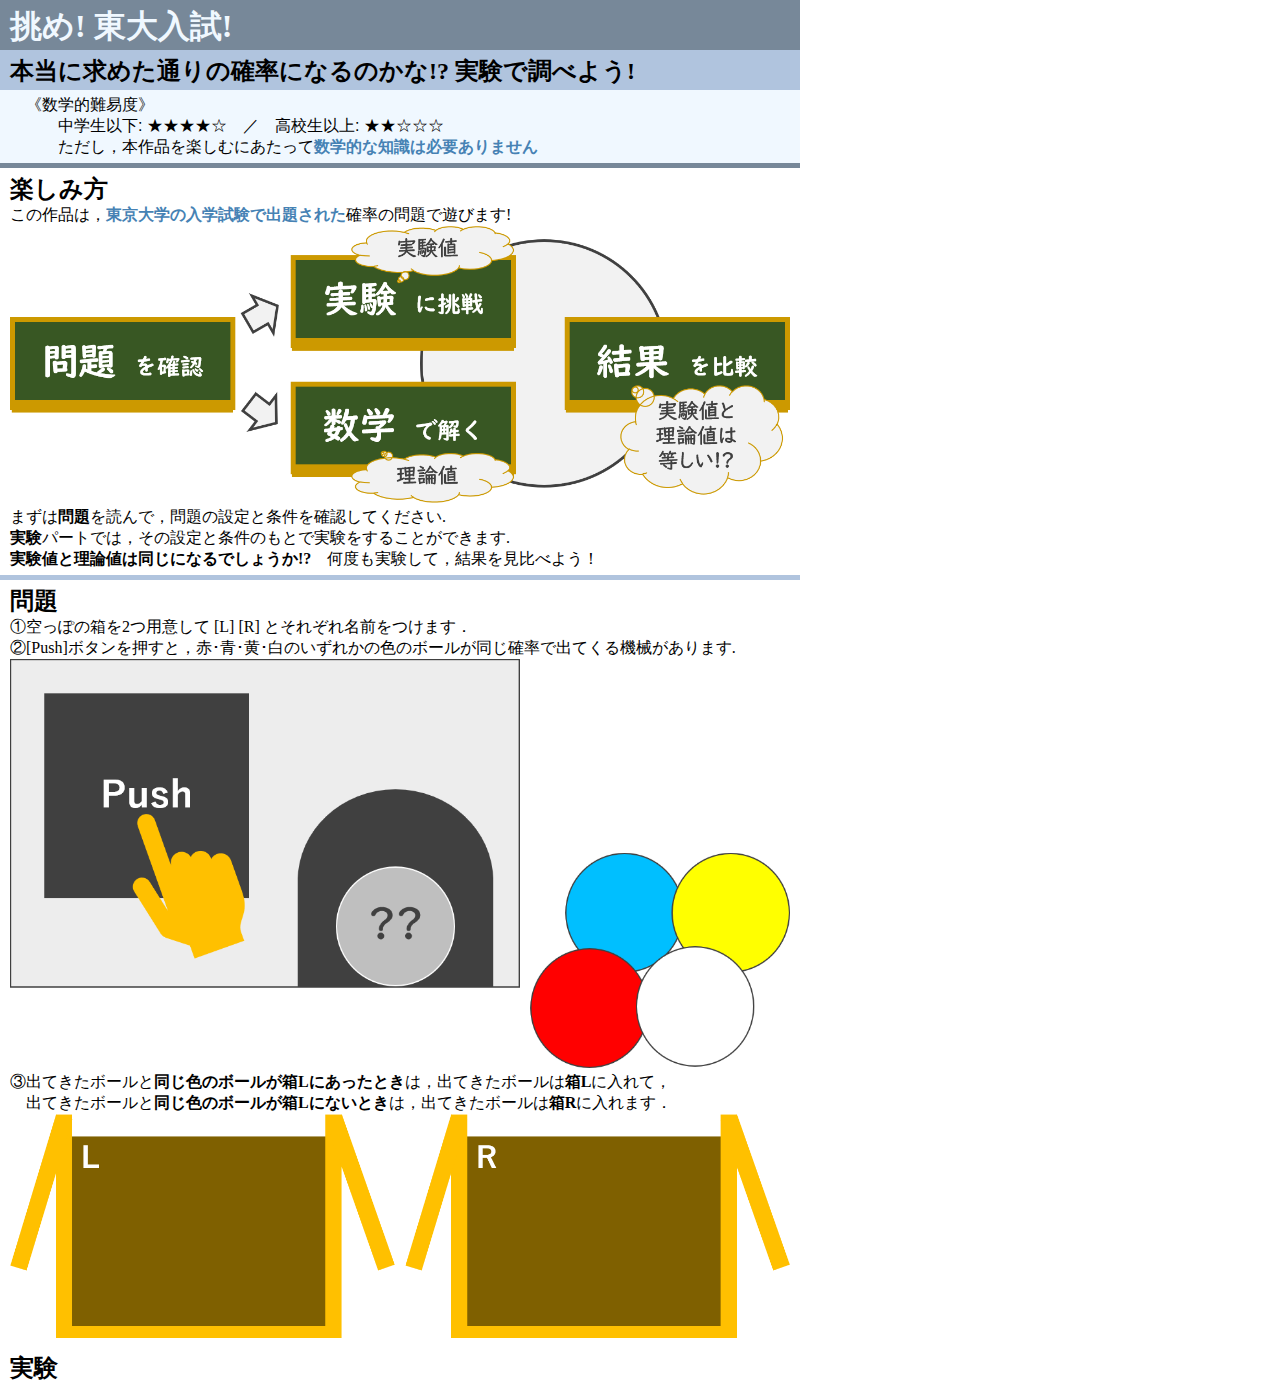
==== index.html @ 89947f2a "Update index.html" ====
<!doctype html>
<html lang="ja">

  <head>
    <meta charset="utf-8">
    <title>制作展_確率であそぼ_UT</title>
    <style>
      * {
        padding: 0;
        margin: 0
      }
    </style>
    <script src="https://pixijs.download/release/pixi.js"></script>
    <link rel="stylesheet" href="practice.css">
  </head>

  <body>
    <div class="header">
      <h1>挑め! 東大入試!</h1>
    </div>
    <div class="abst">
      <h2>本当に求めた通りの<span>確率</span>になるのかな!? 実験で調べよう!</h2>
    </div>
    <div class="hardness">
      <p>　《数学的難易度》</p>
      <ul>
        <li>　　　中学生以下: ★★★★☆　／　高校生以上: ★★☆☆☆</li>
      </ul>
      <p>　　　ただし，本作品を楽しむにあたって<span>数学的な知識は必要ありません</span></p>
    </div>
    <div class="howtoplay">
      <h2>楽しみ方</h2>
      <p>この作品は，<span id="fromUT">東京大学の入学試験で出題された</span>確率の問題で遊びます!</p>
      <img src="howToplay_13.png" width=780px>
      <p>まずは<span id="subtitle">問題</span>を読んで，問題の設定と条件を確認してください. </p>
      <p><span id="subtitle">実験</span>パートでは，その設定と条件のもとで実験をすることができます. </p>
      <p><span id="subtitle">実験値と理論値は同じになるでしょうか!?</span>　何度も実験して，結果を見比べよう！</p>
    </div>
    <div class="question">
      <h2>問題</h2>
      <p>①空っぽの箱を2つ用意して [L] [R] とそれぞれ名前をつけます．</p>
      <p>②[Push]ボタンを押すと，赤･青･黄･白のいずれかの色のボールが同じ確率で出てくる機械があります.</p>
      <img src="instract_1.png" width=780px>
      <p>③出てきたボールと<strong>同じ色のボールが箱Lにあったとき</strong>は，出てきたボールは<strong>箱L</strong>に入れて，</p>
      <p>　出てきたボールと<strong>同じ色のボールが箱Lにないとき</strong>は，出てきたボールは<strong>箱R</strong>に入れます．</p>
      <img src="instract_2.png" width=780px>
    </div>
    <div class="experiment">
      <h2>実験</h2>
      <script>
        // 「padding: 値;」とすると、上下左右すべての方向にその大きさの余白が追加されます
        // 「padding-top: 値;」などとすると、その方向のみに余白が追加されます
        // padding は border の内側の余白、margin は border の外側の余白
        //<button class="btn">リセット</button> がhead に入っていた元は 

        let sumEx = 0; // 実験の合計回数
        let sumSw = 0; // スイッチを押した回数(max5)
        let sumPh = 0; // 当該事象の起こった回数

        let Rball = 0; // 赤玉が出た回数
        let Bball = 0; // 青玉
        let Yball = 0; // 黄玉
        let Wball = 0; // 白玉
        
        let numberBoxL = 0; // 左の箱に入っているボールの数
        let numberBoxR = 0; // 右の箱に入っているボールの数

        let whichBox = 0; // 0ならば箱L


        // pixi.jsのアプリケーションを作成
        const width = 800;
        const height = 800;
        const widRatio = 0.9;
        const heiRatio = 0.95;

        const app = new PIXI.Application({
          width: width,
          height: height,
          backgroundColor: 0x556b2f, // 背景色
          view: document.querySelector('canvas'),
        });
  
        // スクロールできるようにする
        app.renderer.plugins.interaction.autoPreventDefault = false;
        app.renderer.view.style.touchAction = 'auto';

        // bodyにpixi.jsのview(ステージ)を追加する
        document.body.appendChild(app.view);

        /*
        // お試し
        document.getElementById("game").appendChild(app.renderer.view);

        function screenResize() {
            let wid = widRatio*window.innerWidth;//ゲームを表示できる最大横幅
            let hei = heiRatio*window.innerHeight;//ゲームを表示できる最大縦幅
            let x = width;
            let y = height;
            app.stage.scale.x = app.stage.scale.y = 1;//スクリーン幅が十分の時は画面倍率を1にする
            resizeRatio = Math.min(wid/width, hei/height);//横幅と縦幅の、ゲーム画面に対する比のうち小さい方に合わせる
            if(wid < width || hei < height) {//スクリーン幅が足りないとき
                //リサイズ倍率を調整
                x = width*resizeRatio; 
                y = height*resizeRatio; 
                app.stage.scale.x = resizeRatio;
                app.stage.scale.y = resizeRatio;
            }
            app.renderer.resize(x, y);//レンダラーをリサイズ
        }
        window.addEventListener("load", screenResize);//ロード時に画面サイズを変える
        window.addEventListener('resize',screenResize,false);//ウィンドウの大きさが変わったらその都度画面サイズを変える
        */

        // 文字(実験して確かめよう!)を表示
        const message = new PIXI.Text("Let's experiment and confirm!");
        message.x = 10;
        message.y = 10;
        message.style.fill = "white";
        app.stage.addChild(message);
        message.interactive = true;
        message.on("pointertap", () => (message.style.fill = "0xF0E68C"));

        // 文字(Lに4色入った回数:)を表示
        const mesPh = new PIXI.Text("Lに4色入った回数:");
        mesPh.x = 520;
        mesPh.y = 10;
        mesPh.style.fill = "white";
        app.stage.addChild(mesPh);

        // 文字(実験を行った回数:)を表示
        const mesEx = new PIXI.Text("実験を行った回数:");
        mesEx.x = 520;
        mesEx.y = 50;
        mesEx.style.fill = "white";
        app.stage.addChild(mesEx);

        // 文字(実験による確率)を表示
        const mesPro = new PIXI.Text("実験による確率:");
        mesPro.x = 520;
        mesPro.y = 100;
        mesPro.style.fill = "white";
        app.stage.addChild(mesPro);

        // 線(確率の分数用)を表示
        const BunsuLine = new PIXI.Graphics();
        BunsuLine.lineStyle(5,0xffffff).moveTo(550,200).lineTo(620,200);
        app.stage.addChild(BunsuLine);

        // ＝(確率)を表示
        const BunsuEqual = new PIXI.Text("=");
        BunsuEqual.x = 640;
        BunsuEqual.y = 185;
        BunsuEqual.style.fill = "white";
        app.stage.addChild(BunsuEqual);

        // 線(確率を囲う用)を表示
        const ProbSquare = new PIXI.Graphics();
        ProbSquare.lineStyle(3,0xffffff).moveTo(525,140).lineTo(525,270);
        ProbSquare.lineStyle(3,0xffffff).moveTo(525,270).lineTo(785,270);
        ProbSquare.lineStyle(3,0xffffff).moveTo(785,270).lineTo(785,120);
        ProbSquare.lineStyle(3,0xffffff).moveTo(785,120).lineTo(730,120);
        app.stage.addChild(ProbSquare);
        
        // 結果(当該事象が起こった測定値)を表示
        if(sumPh == 0){
          let mesumPh = new PIXI.Text(sumPh);
          mesumPh.x = 750;
          mesumPh.y = 10;
          mesumPh.style.fill = "yellow";
          app.stage.addChild(mesumPh);
        }
        // 結果(実験を行った回数)を表示
        if(sumEx == 0){
          const mesumEx = new PIXI.Text(sumEx);
          mesumEx.x = 750;
          mesumEx.y = 50;
          mesumEx.style.fill = "yellow";
          app.stage.addChild(mesumEx);
        }

        // 合計実験回数を表示
        function showsumEx(sumEx){
          sumEx += 1;
          const sumExcover = new PIXI.Graphics(); // その前の数字を塗りつぶし
          sumExcover.x = 750;
          sumExcover.y = 50;
          sumExcover.beginFill(0x556b2f);
          sumExcover.drawRect(0,0,100,30);
          sumExcover.endFill();
          app.stage.addChild(sumExcover);
          //
          const mesumEx = new PIXI.Text(sumEx); // 新しい数字を表示
          mesumEx.x = 750;
          mesumEx.y = 50;
          mesumEx.style.fill = "yellow";
          app.stage.addChild(mesumEx);
          return sumEx;
        }

        // 当該事象の起こった回数を表示
        function showsumPh(numberBoxL,sumPh){
          if(numberBoxL == 4){ // 箱Lに入った玉が4個(4色)のときのみ
            sumPh += 1; // 当該事象が起こった回数を追加

            const sumPhcover = new PIXI.Graphics(); // その前の数字を塗りつぶし
            sumPhcover.x = 750;
            sumPhcover.y = 10;
            sumPhcover.beginFill(0x556b2f);
            sumPhcover.drawRect(0,0,100,30);
            sumPhcover.endFill();
            app.stage.addChild(sumPhcover);
            //
            let mesumPh = new PIXI.Text(sumPh); // 新しい数字を表示
            mesumPh.x = 750;
            mesumPh.y = 10;
            mesumPh.style.fill = "yellow";
            app.stage.addChild(mesumPh);
          }
          return sumPh;
        }

        // 残り玉数を表示
        function showrestBall(sumSw,e){
          const resBacover = new PIXI.Graphics(); // その前の数字を塗りつぶし
          resBacover.x = restBall.x + 75;
          resBacover.y = restBall.y;
          resBacover.beginFill(0xffffff);
          resBacover.drawRect(0,0,30,30);
          resBacover.endFill();
          app.stage.addChild(resBacover);
          
          const meresBa = new PIXI.Text(5-sumSw); // 新しい数字を表示
          meresBa.x = restBall.x + 75;
          meresBa.y = restBall.y;
          meresBa.style.fill = "red";
          app.stage.addChild(meresBa);
        }


        // 箱Lと箱Rの初期設定
        function setBox(){
          // 箱Lの枠
          const leftBoxEdge = new PIXI.Graphics(); // グラフィックオブジェクトの作成
          //
          leftBoxEdge.x = 40;          // 横座標の設定
          leftBoxEdge.y = 390;          // 縦座標の設定
          leftBoxEdge.beginFill(0xe6cf8a);    // 指定の色で塗りつぶし開始準備
          leftBoxEdge.drawRect(0,0,320,270);  // 矩形を描写する
          leftBoxEdge.endFill();              // 塗りつぶしを完了する
          app.stage.addChild(leftBoxEdge); // ステージに追加する

          // 箱L
          const leftBox = new PIXI.Graphics(); // グラフィックオブジェクトの作成
          //
          leftBox.x = leftBoxEdge.x + 10;          // 横座標の設定
          leftBox.y = leftBoxEdge.y + 10;          // 縦座標の設定
          leftBox.beginFill(0x66500f);    // 指定の色で塗りつぶし開始準備
          leftBox.drawRect(0,0,leftBoxEdge.width - 20,leftBoxEdge.height - 20);  // 矩形を描写する
          leftBox.endFill();              // 塗りつぶしを完了する
          app.stage.addChild(leftBox); // ステージに追加する
          leftBox.interactive = true;　// インタラクティブをTrueに
          //leftBox.on("pointertap", changecolor); // 色変換

          // 箱Lふた
          const BoxLcover = new PIXI.Graphics();
          BoxLcover.lineStyle(10,0xe6cf8a).moveTo(leftBoxEdge.x,leftBoxEdge.y).lineTo(leftBoxEdge.x-30,leftBoxEdge.y+170);
          BoxLcover.lineStyle(10,0xe6cf8a).moveTo(leftBoxEdge.x+leftBoxEdge.width,leftBoxEdge.y).lineTo(leftBoxEdge.x+leftBoxEdge.width+30,leftBoxEdge.y+170);
          BoxLcover.lineStyle(20,0x556b2f).moveTo(leftBoxEdge.x+10,leftBoxEdge.y).lineTo(leftBoxEdge.x+leftBoxEdge.width-10,leftBoxEdge.y);
          app.stage.addChild(BoxLcover);

          // 箱Rの枠
          const rightBoxEdge = new PIXI.Graphics(); // グラフィックオブジェクトの作成
          //
          rightBoxEdge.x = 440;          // 横座標の設定
          rightBoxEdge.y = 390;          // 縦座標の設定
          rightBoxEdge.beginFill(0xe6cf8a);    // 指定の色で塗りつぶし開始準備
          rightBoxEdge.drawRect(0,0,320,270);  // 矩形を描写する
          rightBoxEdge.endFill();              // 塗りつぶしを完了する
          app.stage.addChild(rightBoxEdge); // ステージに追加する

          // 箱R
          const rightBox = new PIXI.Graphics(); // グラフィックオブジェクトの作成
          //
          rightBox.x = rightBoxEdge.x + 10;          // 横座標の設定
          rightBox.y = rightBoxEdge.y + 10;          // 縦座標の設定
          rightBox.beginFill(0x66500f);    // 指定の色で塗りつぶし開始準備
          rightBox.drawRect(0,0,rightBoxEdge.width - 20,rightBoxEdge.height - 20);  // 矩形を描写する
          rightBox.endFill();              // 塗りつぶしを完了する
          app.stage.addChild(rightBox); // ステージに追加する
          rightBox.interactive = true;　// インタラクティブをTrueに

          // 箱Rふた
          const BoxRcover = new PIXI.Graphics();
          BoxRcover.lineStyle(10,0xe6cf8a).moveTo(rightBoxEdge.x,rightBoxEdge.y).lineTo(rightBoxEdge.x-30,rightBoxEdge.y+170);
          BoxRcover.lineStyle(10,0xe6cf8a).moveTo(rightBoxEdge.x+rightBoxEdge.width,rightBoxEdge.y).lineTo(rightBoxEdge.x+rightBoxEdge.width+30,rightBoxEdge.y+170);
          BoxRcover.lineStyle(20,0x556b2f).moveTo(rightBoxEdge.x+10,rightBoxEdge.y).lineTo(rightBoxEdge.x+rightBoxEdge.width-10,rightBoxEdge.y);
          app.stage.addChild(BoxRcover);

          // 文字(箱L)を表示
          const nameL = new PIXI.Text("L");
          nameL.x = 60;
          nameL.y = 400;
          nameL.style.fill = "white";
          app.stage.addChild(nameL);

          // 文字(箱R)を表示
          const nameR = new PIXI.Text("R");
          nameR.x = 460;
          nameR.y = 400;
          nameR.style.fill = "white";
          app.stage.addChild(nameR);
        }

        setBox(); // 箱Lと箱Rを表示

        // 文字(正しい箱に分類しよう)を表示
        function showDivBallMes(){
          const mesDivball = new PIXI.Text("条件に従ってLまたはRの箱に玉を入れよう！");
          mesDivball.x = 120;
          mesDivball.y = 700;
          mesDivball.style.fill = "white";
          contaDivball.addChild(mesDivball);
        }
        // 文字(正しい箱に分類しよう)を非表示
        function delDivBallMes(){
          contaDivball.removeChildren();
        }
        // 文字(箱が正しくないor箱に入ってない)を表示
        function showDivBallMes2(){
          const mesDivball2 = new PIXI.Text("まだ箱に入ってない");
          mesDivball2.x = 50;
          mesDivball2.y = 700;
          mesDivball2.style.fill = "yellow";
          contaDivball2.addChild(mesDivball2);

          const mesDivball3 = new PIXI.Text("または");
          mesDivball3.x = 300;
          mesDivball3.y = 700;
          mesDivball3.style.fill = "white";
          contaDivball2.addChild(mesDivball3);

          const mesDivball4 = new PIXI.Text("箱が間違っている");
          mesDivball4.x = 400;
          mesDivball4.y = 700;
          mesDivball4.style.fill = "yellow";
          contaDivball2.addChild(mesDivball4);

          const mesDivball5 = new PIXI.Text("状態だよ!");
          mesDivball5.x = 630;
          mesDivball5.y = 700;
          mesDivball5.style.fill = "white";
          contaDivball2.addChild(mesDivball5);
        }
        // 文字(箱が正しくないor箱に入ってない)を非表示
        function delDivBallMes2(){
          contaDivball2.removeChildren();
        }
        
        // スイッチを押した回数/実験回数を管理
        function switchCounter(sumSw,e){
          if(sumSw < 4){
            sumSw += 1;
            showrestBall(sumSw); // 残り玉数
            return sumSw;
          }else if(sumSw == 4){
            // 各種変数のリセット
            sumSw = 0;
            Rball = 0; // 赤玉が出た回数
            Bball = 0; // 青玉
            Yball = 0; // 黄玉
            Wball = 0; // 白玉
            showrestBall(5); // 残り玉数0を表示
            showResultButtun(); // 結果を反映ボタンを表示
            return sumSw;
          }
        }

        // 当該玉が箱L,Rのどちらに属すべきか判断する関数
        function ballJudge(Colorball){
          if(Colorball == 1){
            whichBox = 0; // 箱L
            numberBoxL += 1; // 箱Lに入っている玉数+1
            return whichBox;
          }else if(Colorball != 1){
            whichBox = 1; // 箱R
            numberBoxR += 1; // 箱Rに入っている玉数+1
            return whichBox;
          }
        }
      
        // 玉を追加する関数
        function addBall(){
          if(sumSw == 0){
            showDivBallMes(); // 分類しよう!を表示
            let ballNo1 = new PIXI.Graphics(); // ボールを一つ作成
            let color = Math.floor(Math.random() * 4); // 0, 1, 2, 3の乱数で4色分け
            switch(color){ // 色によって場合分け
              case 0:
                Wball += 1; // 白色が出た回数を+1
                ballNo1.beginFill(0xffffff); // 白
                ballNo1.drawCircle(0,0,40); // (中心x,中心y,半径)
                ballNo1.endFill();
                whichBoxNo1 = ballJudge(Wball); // この玉がL,Rのどちらの箱に入るべきかを判断
                break;
              case 1:
                Rball += 1; // 赤色が出た回数を+1
                ballNo1.beginFill(0xff0000); // 赤
                ballNo1.drawCircle(0,0,40); // (中心x,中心y,半径)
                ballNo1.endFill();
                whichBoxNo1 = ballJudge(Rball);
                break;
              case 2:
                Yball += 1; // 黄色が出た回数を+1
                ballNo1.beginFill(0xffff00); // 黄
                ballNo1.drawCircle(0,0,40); // (中心x,中心y,半径)
                ballNo1.endFill();
                whichBoxNo1 = ballJudge(Yball);
                break;
              case 3:
                Bball += 1; // 青色が出た回数を+1
                ballNo1.beginFill(0x00bfff); // 青
                ballNo1.drawCircle(0,0,40); // (中心x,中心y,半径)
                ballNo1.endFill();
                whichBoxNo1 = ballJudge(Bball);
                break;
            }
            ballNo1.x = ballexit.x + (ballexit.width/2); // ボールが出てくる場所
            ballNo1.y = ballexit.y + (ballexit.height/2); // 同上
            container.addChild(ballNo1); // ボール専用のコンテナに玉を追加
            ballNo1.interactive = true; // アクティブに
            ballNo1.buttonMode = true; // カーソルを重ねると矢印が手の形に変わる
            // ドラッグ&ドロップの実装
            ballNo1.on('pointerdown',  onBallPointerDownNo1) // 押したとき
                  .on('pointerup',   onBallPointerUpNo1); // 離したとき
            // 
            function onBallPointerDownNo1() { // 押したとき用
              //app.renderer.plugins.interaction.autoPreventDefault = true;
              //app.renderer.view.style.touchAction = 'auto';
              ballNo1.omajinai = true;
              ballNo1.on('pointermove', moveBallNo1);
            }
            function onBallPointerUpNo1(){ // 離したとき用
              //app.renderer.plugins.interaction.autoPreventDefault = false;
              //app.renderer.view.style.touchAction = 'auto';
              ballNo1.omajinai = false;
              ballNo1.on('pointermove', moveBallNo1);
            }
            // ボールを動かす
            function moveBallNo1(e) {
              if(ballNo1.omajinai){ // 押しているときだけ
                let position = e.data.getLocalPosition(app.stage); // カーソルの位置を玉の位置と連動
                // 位置変更
                ballNo1.x = position.x;
                ballNo1.y = position.y;
                delDivBallMes(); // 分類しよう!の文字を非表示に
                showDivBallMes2(); // まだ分類ができてないよ!を表示
                if(whichBoxNo1 == 0){ // 箱Lに入るべきときは
                  if(ballNo1.x > 90 & ballNo1.x < 310 & ballNo1.y > 440 & ballNo1.y < 610){ // 箱Lの位置にあるなら
                    delDivBallMes2(); // まだ分類できてないよ!を非表示
                  }
                }else{ // 箱Rに入るべきときは
                  if(ballNo1.x > 490 & ballNo1.x < 710 & ballNo1.y > 440 & ballNo1.y < 610){ // 箱Rの位置にあるなら
                    delDivBallMes2(); // まだ分類できてないよ!を非表示
                  }
                }  
              }
            }
          // 以下2個目～5個目のボールに対して全く同じ実装を書いている
          }else if(sumSw == 1){
            showDivBallMes();
            let ballNo2 = new PIXI.Graphics();
            let color = Math.floor(Math.random() * 4); // 0, 1, 2, 3の乱数
            switch(color){
              case 0:
                Wball += 1;
                ballNo2.beginFill(0xffffff); // 白
                ballNo2.drawCircle(0,0,40); // (中心x,中心y,半径)
                ballNo2.endFill();
                whichBoxNo2 = ballJudge(Wball);
                break;
              case 1:
                Rball += 1;
                ballNo2.beginFill(0xff0000); // 赤
                ballNo2.drawCircle(0,0,40); // (中心x,中心y,半径)
                ballNo2.endFill();
                whichBoxNo2 = ballJudge(Rball);
                break;
              case 2:
                Yball += 1;
                ballNo2.beginFill(0xffff00); // 黄
                ballNo2.drawCircle(0,0,40); // (中心x,中心y,半径)
                ballNo2.endFill();
                whichBoxNo2 = ballJudge(Yball);
                break;
              case 3:
                Bball += 1;
                ballNo2.beginFill(0x00bfff); // 青
                ballNo2.drawCircle(0,0,40); // (中心x,中心y,半径)
                ballNo2.endFill();
                whichBoxNo2 = ballJudge(Bball);
                break;
            }
            ballNo2.x = ballexit.x + (ballexit.width/2);
            ballNo2.y = ballexit.y + (ballexit.height/2);
            container.addChild(ballNo2);
            ballNo2.interactive = true;
            ballNo2.buttonMode = true;
            ballNo2.on('pointerdown',  onBallPointerDownNo2) // 押したとき
                  .on('pointerup',   onBallPointerUpNo2); // 離したとき
            function onBallPointerDownNo2() {
              ballNo2.omajinai = true;
              ballNo2.on('pointermove', moveBallNo2);
            }
            function onBallPointerUpNo2(){
              ballNo2.omajinai = false;
              ballNo2.on('pointermove', moveBallNo2);
            }
            function moveBallNo2(e) {
              if(ballNo2.omajinai){
                let position = e.data.getLocalPosition(app.stage);
                ballNo2.x = position.x;
                ballNo2.y = position.y;
                delDivBallMes();
                showDivBallMes2();
                if(whichBoxNo2 == 0){
                  if(ballNo2.x > 90 & ballNo2.x < 310 & ballNo2.y > 440 & ballNo2.y < 610){
                    delDivBallMes2();
                  }
                }else{
                  if(ballNo2.x > 490 & ballNo2.x < 710 & ballNo2.y > 440 & ballNo2.y < 610){
                    delDivBallMes2();
                  }
                }  
              }
            }
          }else if(sumSw == 2){
            showDivBallMes();
            let ballNo3 = new PIXI.Graphics();
            let color = Math.floor(Math.random() * 4); // 0, 1, 2, 3の乱数
            switch(color){
              case 0:
                Wball += 1;
                ballNo3.beginFill(0xffffff); // 白
                ballNo3.drawCircle(0,0,40); // (中心x,中心y,半径)
                ballNo3.endFill();
                whichBoxNo3 = ballJudge(Wball);
                break;
              case 1:
                Rball += 1;
                ballNo3.beginFill(0xff0000); // 赤
                ballNo3.drawCircle(0,0,40); // (中心x,中心y,半径)
                ballNo3.endFill();
                whichBoxNo3 = ballJudge(Rball);
                break;
              case 2:
                Yball += 1;
                ballNo3.beginFill(0xffff00); // 黄
                ballNo3.drawCircle(0,0,40); // (中心x,中心y,半径)
                ballNo3.endFill();
                whichBoxNo3 = ballJudge(Yball);
                break;
              case 3:
                Bball += 1;
                ballNo3.beginFill(0x00bfff); // 青
                ballNo3.drawCircle(0,0,40); // (中心x,中心y,半径)
                ballNo3.endFill();
                whichBoxNo3 = ballJudge(Bball);
                break;
            }
            ballNo3.x = ballexit.x + (ballexit.width/2);
            ballNo3.y = ballexit.y + (ballexit.height/2);
            container.addChild(ballNo3);
            ballNo3.interactive = true;
            ballNo3.buttonMode = true;
            ballNo3.on('pointerdown',  onBallPointerDownNo3) // 押したとき
                  .on('pointerup',   onBallPointerUpNo3); // 離したとき
            function onBallPointerDownNo3() {
              ballNo3.omajinai = true;
              ballNo3.on('pointermove', moveBallNo3);
            }
            function onBallPointerUpNo3(){
              ballNo3.omajinai = false;
              ballNo3.on('pointermove', moveBallNo3);
            }
            function moveBallNo3(e) {
              if(ballNo3.omajinai){
                let position = e.data.getLocalPosition(app.stage);
                ballNo3.x = position.x;
                ballNo3.y = position.y;
                delDivBallMes();
                showDivBallMes2();
                if(whichBoxNo3 == 0){
                  if(ballNo3.x > 90 & ballNo3.x < 310 & ballNo3.y > 440 & ballNo3.y < 610){
                    delDivBallMes2();
                  }
                }else{
                  if(ballNo3.x > 490 & ballNo3.x < 710 & ballNo3.y > 440 & ballNo3.y < 610){
                    delDivBallMes2();
                  }
                }  
              }
            }
          }else if(sumSw == 3){
            showDivBallMes();
            let ballNo4 = new PIXI.Graphics();
            let color = Math.floor(Math.random() * 4); // 0, 1, 2, 3の乱数
            switch(color){
              case 0:
                Wball += 1;
                ballNo4.beginFill(0xffffff); // 白
                ballNo4.drawCircle(0,0,40); // (中心x,中心y,半径)
                ballNo4.endFill();
                whichBoxNo4 = ballJudge(Wball);
                break;
              case 1:
                Rball += 1;
                ballNo4.beginFill(0xff0000); // 赤
                ballNo4.drawCircle(0,0,40); // (中心x,中心y,半径)
                ballNo4.endFill();
                whichBoxNo4 = ballJudge(Rball);
                break;
              case 2:
                Yball += 1;
                ballNo4.beginFill(0xffff00); // 黄
                ballNo4.drawCircle(0,0,40); // (中心x,中心y,半径)
                ballNo4.endFill();
                whichBoxNo4 = ballJudge(Yball);
                break;
              case 3:
                Bball += 1;
                ballNo4.beginFill(0x00bfff); // 青
                ballNo4.drawCircle(0,0,40); // (中心x,中心y,半径)
                ballNo4.endFill();
                whichBoxNo4 = ballJudge(Bball);
                break;
            }
            ballNo4.x = ballexit.x + (ballexit.width/2);
            ballNo4.y = ballexit.y + (ballexit.height/2);
            container.addChild(ballNo4);
            ballNo4.interactive = true;
            ballNo4.buttonMode = true;
            ballNo4.on('pointerdown',  onBallPointerDownNo4) // 押したとき
                  .on('pointerup',   onBallPointerUpNo4); // 離したとき
            function onBallPointerDownNo4() {
              ballNo4.omajinai = true;
              ballNo4.on('pointermove', moveBallNo4);
            }
            function onBallPointerUpNo4(){
              ballNo4.omajinai = false;
              ballNo4.on('pointermove', moveBallNo4);
            }
            function moveBallNo4(e) {
              if(ballNo4.omajinai){
                let position = e.data.getLocalPosition(app.stage);
                ballNo4.x = position.x;
                ballNo4.y = position.y;
                delDivBallMes();
                showDivBallMes2();
                if(whichBoxNo4 == 0){
                  if(ballNo4.x > 90 & ballNo4.x < 310 & ballNo4.y > 440 & ballNo4.y < 610){
                    delDivBallMes2();
                  }
                }else{
                  if(ballNo4.x > 490 & ballNo4.x < 710 & ballNo4.y > 440 & ballNo4.y < 610){
                    delDivBallMes2();
                  }
                }  
              }
            }
          }else if(sumSw == 4){
            showDivBallMes();
            let ballNo5 = new PIXI.Graphics();
            let color = Math.floor(Math.random() * 4); // 0, 1, 2, 3の乱数
            switch(color){
              case 0:
                Wball += 1;
                ballNo5.beginFill(0xffffff); // 白
                ballNo5.drawCircle(0,0,40); // (中心x,中心y,半径)
                ballNo5.endFill();
                whichBoxNo5 = ballJudge(Wball);
                break;
              case 1:
                Rball += 1;
                ballNo5.beginFill(0xff0000); // 赤
                ballNo5.drawCircle(0,0,40); // (中心x,中心y,半径)
                ballNo5.endFill();
                whichBoxNo5 = ballJudge(Rball);
                break;
              case 2:
                Yball += 1;
                ballNo5.beginFill(0xffff00); // 黄
                ballNo5.drawCircle(0,0,40); // (中心x,中心y,半径)
                ballNo5.endFill();
                whichBoxNo5 = ballJudge(Yball);
                break;
              case 3:
                Bball += 1;
                ballNo5.beginFill(0x00bfff); // 青
                ballNo5.drawCircle(0,0,40); // (中心x,中心y,半径)
                ballNo5.endFill();
                whichBoxNo5 = ballJudge(Bball);
                break;
            }
            ballNo5.x = ballexit.x + (ballexit.width/2);
            ballNo5.y = ballexit.y + (ballexit.height/2);
            container.addChild(ballNo5);
            ballNo5.interactive = true;
            ballNo5.buttonMode = true;
            ballNo5.on('pointerdown',  onBallPointerDownNo5) // 押したとき
                  .on('pointerup',   onBallPointerUpNo5); // 離したとき
            function onBallPointerDownNo5() {
              ballNo5.omajinai = true;
              ballNo5.on('pointermove', moveBallNo5);
            }
            function onBallPointerUpNo5(){
              ballNo5.omajinai = false;
              ballNo5.on('pointermove', moveBallNo5);
            }
            function moveBallNo5(e) {
              if(ballNo5.omajinai){
                let position = e.data.getLocalPosition(app.stage);
                ballNo5.x = position.x;
                ballNo5.y = position.y;
                delDivBallMes();
                showDivBallMes2();
                if(whichBoxNo5 == 0){
                  if(ballNo5.x > 90 & ballNo5.x < 310 & ballNo5.y > 440 & ballNo5.y < 610){
                    delDivBallMes2();
                  }
                }else{
                  if(ballNo5.x > 490 & ballNo5.x < 710 & ballNo5.y > 440 & ballNo5.y < 610){
                    delDivBallMes2();
                  }
                }  
              }
            }
          }
          sumSw = switchCounter(sumSw);
        }
        
        // 玉を出す機械
        const machine = new PIXI.Graphics(); // グラフィックオブジェクトの作成
        //
        machine.x = 100;          // 横座標の設定
        machine.y = 100;          // 縦座標の設定
        machine.beginFill(0xffffff);    // 指定の色で塗りつぶし開始準備
        machine.drawRect(0,0,400,250);  // 矩形を描写する
        machine.endFill();              // 塗りつぶしを完了する
        app.stage.addChild(machine); // ステージに追加する
        machine.interactive = true; // インタラクティブをTrueに

        // 反映ボタンからスイッチへ表示を変更する関数
        // 結果を反映ボタンを押したときを記述する関数
        function showBallSwitch(){
          contaResult.removeChildren();
          const ballswitch = new PIXI.Graphics(); // グラフィックオブジェクトの作成
          ballswitch.x = 120;
          ballswitch.y = 120;
          ballswitch.beginFill(0x333333);
          ballswitch.drawRect(0,0,150,150);
          ballswitch.endFill();
          contaSwitch.addChild(ballswitch);
          ballswitch.interactive = true;
          ballswitch.on("pointertap", addBall); // クリックしたら玉が表れる

          // 文字(push)を表示
          const Push = new PIXI.Text("Push");
          Push.x = ballswitch.x + (ballswitch.width/2) -30;
          Push.y = ballswitch.y + (ballswitch.height/2) -15;
          Push.style.fill = "white";
          contaSwitch.addChild(Push);

          showrestBall(0); // 残り玉数を「5個」に戻す
          container.removeChildren(); // 5個の玉を消す
          sumEx = showsumEx(sumEx); // 実験回数を表示・積算
          sumPh = showsumPh(numberBoxL,sumPh); // 当該事象の起こった回数を表示・積算
          showProbability(sumEx,sumPh); // 確率を表示
          numberBoxL = 0; // 左の箱の玉の数を初期化
          numberBoxR = 0; // 
        }

        // スイッチを消して結果を反映ボタンを表示する関数
        function showResultButtun(){
          contaSwitch.removeChildren();
          const showResult = new PIXI.Graphics(); // グラフィックオブジェクトの作成
          //
          showResult.x = 120;
          showResult.y = 120;
          showResult.beginFill(0x333333);
          showResult.drawRect(0,0,150,150);
          showResult.endFill();
          contaResult.addChild(showResult);
          showResult.interactive = true;
          //showResult.on("pointertap", addBall); // クリックしたら玉が表れる
          showResult.on("pointertap", showBallSwitch); // クリックしたら再度Pushボタンが表示

          // 文字(結果を反映)を表示
          const reflectResult = new PIXI.Text("結果を反映");
          reflectResult.x = ballswitch.x + (ballswitch.width/2) -65;
          reflectResult.y = ballswitch.y + (ballswitch.height/2) -40;
          reflectResult.style.fill = "white";
          contaResult.addChild(reflectResult);

          // 文字(実験を続ける)を表示
          const reflectResult2 = new PIXI.Text("(実験続行)");
          reflectResult2.x = ballswitch.x + (ballswitch.width/2) -60;
          reflectResult2.y = ballswitch.y + (ballswitch.height/2) +10;
          reflectResult2.style.fill = "white";
          contaResult.addChild(reflectResult2);
        }

        // 実測値を表示するための関数
        function showProbability(sumEx,sumPh){
          contaProbability.removeChildren();
          
          // 分母を表示
          const Bunbo = new PIXI.Text(sumEx);
          Bunbo.x = 560;
          Bunbo.y = 210;
          Bunbo.style.fill = "yellow";
          Bunbo.width *= 1.7;
          Bunbo.height *= 1.7;
          contaProbability.addChild(Bunbo);

          // 分子を表示
          const Bunshi = new PIXI.Text(sumPh);
          Bunshi.x = 560;
          Bunshi.y = 140;
          Bunshi.style.fill = "yellow";
          Bunshi.width *= 1.7;
          Bunshi.height *= 1.7;
          contaProbability.addChild(Bunshi);

          // 小数で表示
          const prob = new PIXI.Text(Math.round((sumPh/sumEx)*100)/100); // 小数点第2位で四捨五入
          prob.x = BunsuEqual.x + 40;
          prob.y = BunsuEqual.y - 12;
          prob.style.fill = 0xff9999;
          prob.width *= 1.7;
          prob.height *= 1.7;
          contaProbability.addChild(prob);
        }

        // スイッチ初期表示
        const ballswitch = new PIXI.Graphics(); // グラフィックオブジェクトの作成
        //
        ballswitch.x = 120;
        ballswitch.y = 120;
        ballswitch.beginFill(0x333333);
        ballswitch.drawRect(0,0,150,150);
        ballswitch.endFill();
        app.stage.addChild(ballswitch);
        ballswitch.interactive = true;
        ballswitch.on("pointertap", addBall); // クリックしたら玉が表れる
        
        // ボール取り出し口1
        const ballexit = new PIXI.Graphics(); // グラフィックオブジェクトの作成
        //
        ballexit.x = 320;
        ballexit.y = 270;
        ballexit.beginFill(0x333333);
        ballexit.drawRect(0,0,160,80);
        ballexit.endFill();
        app.stage.addChild(ballexit);
        ballexit.interactive = true;

        // ボール取り出し口2
        const ballexit2 = new PIXI.Graphics(); // グラフィックオブジェクトの作成
        //
        ballexit2.beginFill(0x333333);
        ballexit2.drawCircle(ballexit.x + (ballexit.width/2),ballexit.y,(ballexit.width/2)); // (中心x,中心y,半径)
        ballexit2.endFill();
        app.stage.addChild(ballexit2);
        ballexit2.interactive = true;

        // 文字(push)を表示
        const Push = new PIXI.Text("Push");
        Push.x = ballswitch.x + (ballswitch.width/2) -30;
        Push.y = ballswitch.y + (ballswitch.height/2) -15;
        Push.style.fill = "white";
        app.stage.addChild(Push);

        // 残り玉数を表示
        const restBall = new PIXI.Text("残り　   　球");
        restBall.x = ballexit.x;
        restBall.y = ballswitch.y;
        restBall.style.fill = "black";
        app.stage.addChild(restBall);

        // 最初の残り玉数を表示
        const meresBaFirst = new PIXI.Text(5); // 新しい数字を表示
        meresBaFirst.x = restBall.x + 75;
        meresBaFirst.y = restBall.y;
        meresBaFirst.style.fill = "red";
        app.stage.addChild(meresBaFirst);

        // containerの作成(ボール専用)
        const container = new PIXI.Container();
        app.stage.addChild(container);

        // containerの作成(玉の分類メッセージ専用)
        const contaDivball = new PIXI.Container();
        app.stage.addChild(contaDivball);

        // containerの作成(玉の分類メッセージ専用2)
        const contaDivball2 = new PIXI.Container();
        app.stage.addChild(contaDivball2);

        // containerの作成(実験結果と確率専用)
        const contaProbability = new PIXI.Container();
        app.stage.addChild(contaProbability);

        // containerの作成(残り玉数専用)
        const contaRestBall = new PIXI.Container();
        app.stage.addChild(contaRestBall);
        
        //  containerの作成(結果を反映ボタン専用)
        const contaResult = new PIXI.Container();
        app.stage.addChild(contaResult);

        //  containerの作成(スイッチ専用)
        const contaSwitch = new PIXI.Container();
        app.stage.addChild(contaSwitch);

      </script>
    </div>
  </body>

</html>
---- practice.css ----
body{
    margin:0;
    position:relative;
  }
.btn{
    position:absolute;
    top:10px;
    left:10px;
  }
.header{
  width: 780px;
  background-color: lightslategrey;
  height: 40px;
  font-family: fantasy;
  color: aliceblue;
  padding: 5px 10px;
}

.hardness{
  width: 780px;
  background-color: aliceblue;
  padding: 5px 10px;
  border-bottom: 5px solid lightslategrey;
  font-family: sans-serif;
}

.hardness span{
  font-weight: bolder;
  color: steelblue;
}

.abst{
  width: 780px;
  height: 30px;
  background-color: lightsteelblue;
  padding:5px 10px;
}

.abst span{
  font-weight: bolder;
}

.howtoplay{
  width: 780px;
  padding:5px 10px;
  border-bottom: 5px solid lightsteelblue;
}

.howtoplay span#subtitle{
  font-weight: bolder; 
}

.howtoplay span#fromUT{
  font-weight: bolder;
  color: steelblue;
}

.marker_line{
  background: linear-gradient(transparent 60%, lightsteelblue 0%); 
}

.question{
  width: 780px;
  padding:5px 10px;
}

.experiment{
  width: 780px;
  padding:5px 10px;
}

li{
  list-style: none;
}
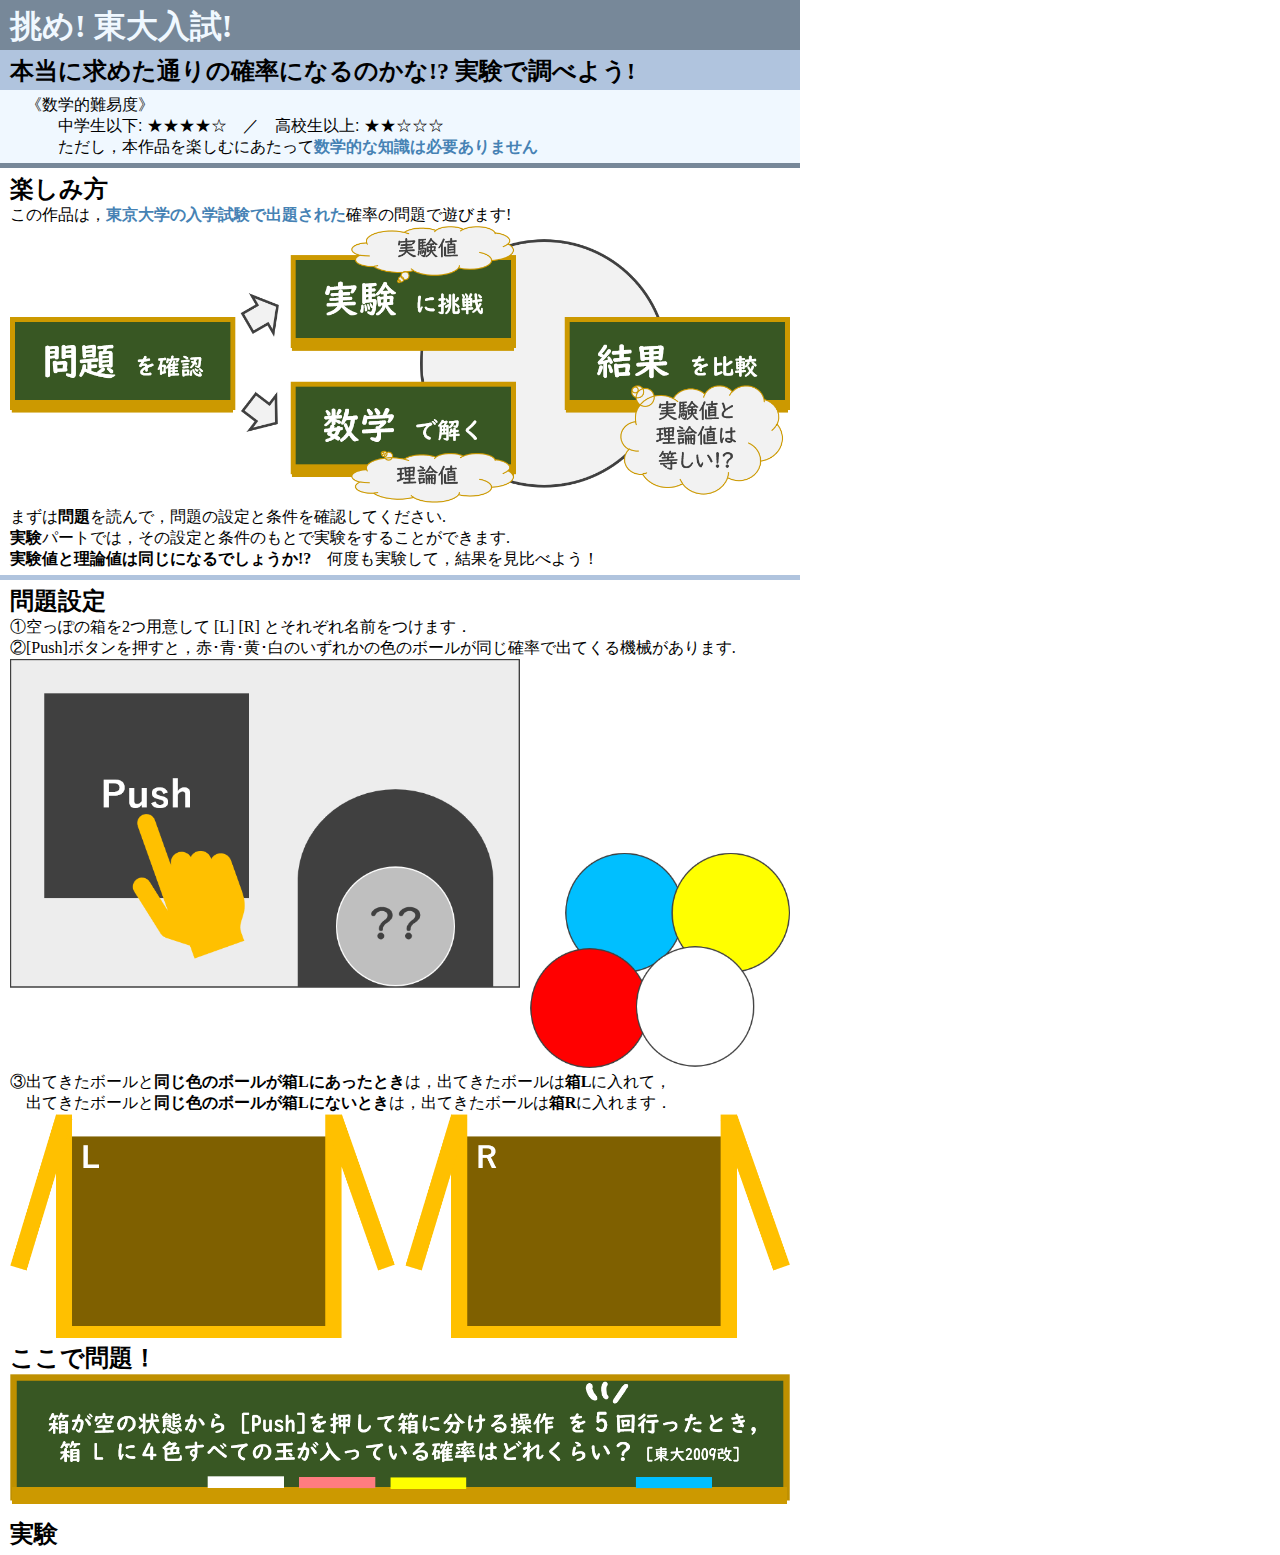
==== commit 7f7ba8a5: "Update index.html" ====
--- a/index.html
+++ b/index.html
@@ -37,13 +37,15 @@
       <p><span id="subtitle">実験値と理論値は同じになるでしょうか!?</span>　何度も実験して，結果を見比べよう！</p>
     </div>
     <div class="question">
-      <h2>問題</h2>
+      <h2>問題設定</h2>
       <p>①空っぽの箱を2つ用意して [L] [R] とそれぞれ名前をつけます．</p>
       <p>②[Push]ボタンを押すと，赤･青･黄･白のいずれかの色のボールが同じ確率で出てくる機械があります.</p>
       <img src="instract_1.png" width=780px>
       <p>③出てきたボールと<strong>同じ色のボールが箱Lにあったとき</strong>は，出てきたボールは<strong>箱L</strong>に入れて，</p>
       <p>　出てきたボールと<strong>同じ色のボールが箱Lにないとき</strong>は，出てきたボールは<strong>箱R</strong>に入れます．</p>
       <img src="instract_2.png" width=780px>
+      <h2>ここで問題！</h2>
+      <img src="question.png" width=780px>
     </div>
     <div class="experiment">
       <h2>実験</h2>
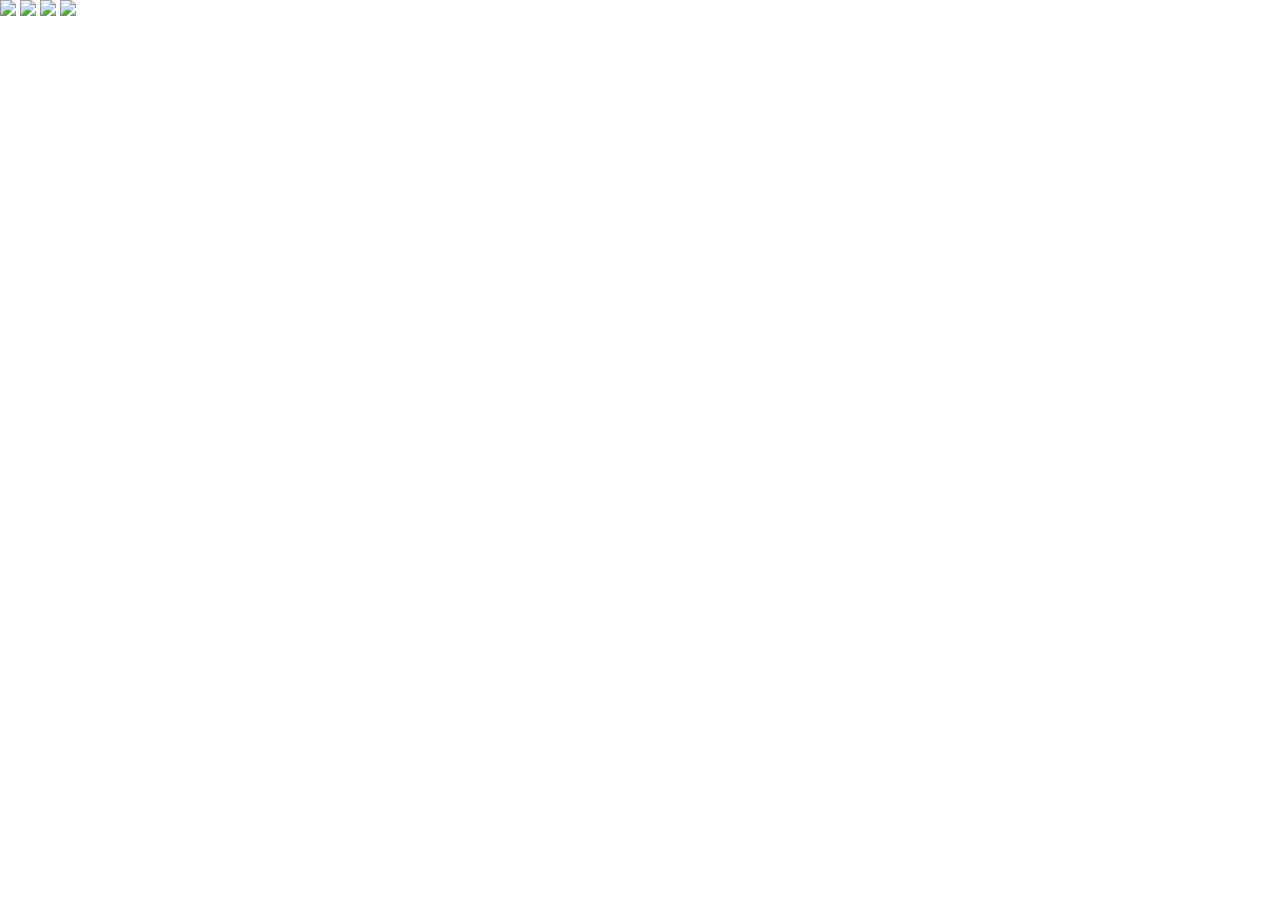
==== commit 4b2f43e9: "Update index.html" ====
--- a/index.html
+++ b/index.html
@@ -3,7 +3,7 @@
 
   <head>
     <meta charset="utf-8">
-    <title>制作展_確率であそぼ_UT</title>
+    <title>理論値と実験値の距離_home</title>
     <style>
       * {
         padding: 0;
@@ -11,922 +11,14 @@
       }
     </style>
     <script src="https://pixijs.download/release/pixi.js"></script>
-    <link rel="stylesheet" href="practice.css">
+    <link rel="stylesheet" href="instract.css">
   </head>
 
   <body>
-    <div class="header">
-      <h1>挑め! 東大入試!</h1>
-    </div>
-    <div class="abst">
-      <h2>本当に求めた通りの<span>確率</span>になるのかな!? 実験で調べよう!</h2>
-    </div>
-    <div class="hardness">
-      <p>　《数学的難易度》</p>
-      <ul>
-        <li>　　　中学生以下: ★★★★☆　／　高校生以上: ★★☆☆☆</li>
-      </ul>
-      <p>　　　ただし，本作品を楽しむにあたって<span>数学的な知識は必要ありません</span></p>
-    </div>
-    <div class="howtoplay">
-      <h2>楽しみ方</h2>
-      <p>この作品は，<span id="fromUT">東京大学の入学試験で出題された</span>確率の問題で遊びます!</p>
-      <img src="howToplay_13.png" width=780px>
-      <p>まずは<span id="subtitle">問題</span>を読んで，問題の設定と条件を確認してください. </p>
-      <p><span id="subtitle">実験</span>パートでは，その設定と条件のもとで実験をすることができます. </p>
-      <p><span id="subtitle">実験値と理論値は同じになるでしょうか!?</span>　何度も実験して，結果を見比べよう！</p>
-    </div>
-    <div class="question">
-      <h2>問題設定</h2>
-      <p>①空っぽの箱を2つ用意して [L] [R] とそれぞれ名前をつけます．</p>
-      <p>②[Push]ボタンを押すと，赤･青･黄･白のいずれかの色のボールが同じ確率で出てくる機械があります.</p>
-      <img src="instract_1.png" width=780px>
-      <p>③出てきたボールと<strong>同じ色のボールが箱Lにあったとき</strong>は，出てきたボールは<strong>箱L</strong>に入れて，</p>
-      <p>　出てきたボールと<strong>同じ色のボールが箱Lにないとき</strong>は，出てきたボールは<strong>箱R</strong>に入れます．</p>
-      <img src="instract_2.png" width=780px>
-      <h2>ここで問題！</h2>
-      <img src="question.png" width=780px>
-    </div>
-    <div class="experiment">
-      <h2>実験</h2>
-      <script>
-        // 「padding: 値;」とすると、上下左右すべての方向にその大きさの余白が追加されます
-        // 「padding-top: 値;」などとすると、その方向のみに余白が追加されます
-        // padding は border の内側の余白、margin は border の外側の余白
-        //<button class="btn">リセット</button> がhead に入っていた元は 
-
-        let sumEx = 0; // 実験の合計回数
-        let sumSw = 0; // スイッチを押した回数(max5)
-        let sumPh = 0; // 当該事象の起こった回数
-
-        let Rball = 0; // 赤玉が出た回数
-        let Bball = 0; // 青玉
-        let Yball = 0; // 黄玉
-        let Wball = 0; // 白玉
-        
-        let numberBoxL = 0; // 左の箱に入っているボールの数
-        let numberBoxR = 0; // 右の箱に入っているボールの数
-
-        let whichBox = 0; // 0ならば箱L
-
-
-        // pixi.jsのアプリケーションを作成
-        const width = 800;
-        const height = 800;
-        const widRatio = 0.9;
-        const heiRatio = 0.95;
-
-        const app = new PIXI.Application({
-          width: width,
-          height: height,
-          backgroundColor: 0x556b2f, // 背景色
-          view: document.querySelector('canvas'),
-        });
-  
-        // スクロールできるようにする
-        app.renderer.plugins.interaction.autoPreventDefault = false;
-        app.renderer.view.style.touchAction = 'auto';
-
-        // bodyにpixi.jsのview(ステージ)を追加する
-        document.body.appendChild(app.view);
-
-        /*
-        // お試し
-        document.getElementById("game").appendChild(app.renderer.view);
-
-        function screenResize() {
-            let wid = widRatio*window.innerWidth;//ゲームを表示できる最大横幅
-            let hei = heiRatio*window.innerHeight;//ゲームを表示できる最大縦幅
-            let x = width;
-            let y = height;
-            app.stage.scale.x = app.stage.scale.y = 1;//スクリーン幅が十分の時は画面倍率を1にする
-            resizeRatio = Math.min(wid/width, hei/height);//横幅と縦幅の、ゲーム画面に対する比のうち小さい方に合わせる
-            if(wid < width || hei < height) {//スクリーン幅が足りないとき
-                //リサイズ倍率を調整
-                x = width*resizeRatio; 
-                y = height*resizeRatio; 
-                app.stage.scale.x = resizeRatio;
-                app.stage.scale.y = resizeRatio;
-            }
-            app.renderer.resize(x, y);//レンダラーをリサイズ
-        }
-        window.addEventListener("load", screenResize);//ロード時に画面サイズを変える
-        window.addEventListener('resize',screenResize,false);//ウィンドウの大きさが変わったらその都度画面サイズを変える
-        */
-
-        // 文字(実験して確かめよう!)を表示
-        const message = new PIXI.Text("Let's experiment and confirm!");
-        message.x = 10;
-        message.y = 10;
-        message.style.fill = "white";
-        app.stage.addChild(message);
-        message.interactive = true;
-        message.on("pointertap", () => (message.style.fill = "0xF0E68C"));
-
-        // 文字(Lに4色入った回数:)を表示
-        const mesPh = new PIXI.Text("Lに4色入った回数:");
-        mesPh.x = 520;
-        mesPh.y = 10;
-        mesPh.style.fill = "white";
-        app.stage.addChild(mesPh);
-
-        // 文字(実験を行った回数:)を表示
-        const mesEx = new PIXI.Text("実験を行った回数:");
-        mesEx.x = 520;
-        mesEx.y = 50;
-        mesEx.style.fill = "white";
-        app.stage.addChild(mesEx);
-
-        // 文字(実験による確率)を表示
-        const mesPro = new PIXI.Text("実験による確率:");
-        mesPro.x = 520;
-        mesPro.y = 100;
-        mesPro.style.fill = "white";
-        app.stage.addChild(mesPro);
-
-        // 線(確率の分数用)を表示
-        const BunsuLine = new PIXI.Graphics();
-        BunsuLine.lineStyle(5,0xffffff).moveTo(550,200).lineTo(620,200);
-        app.stage.addChild(BunsuLine);
-
-        // ＝(確率)を表示
-        const BunsuEqual = new PIXI.Text("=");
-        BunsuEqual.x = 640;
-        BunsuEqual.y = 185;
-        BunsuEqual.style.fill = "white";
-        app.stage.addChild(BunsuEqual);
-
-        // 線(確率を囲う用)を表示
-        const ProbSquare = new PIXI.Graphics();
-        ProbSquare.lineStyle(3,0xffffff).moveTo(525,140).lineTo(525,270);
-        ProbSquare.lineStyle(3,0xffffff).moveTo(525,270).lineTo(785,270);
-        ProbSquare.lineStyle(3,0xffffff).moveTo(785,270).lineTo(785,120);
-        ProbSquare.lineStyle(3,0xffffff).moveTo(785,120).lineTo(730,120);
-        app.stage.addChild(ProbSquare);
-        
-        // 結果(当該事象が起こった測定値)を表示
-        if(sumPh == 0){
-          let mesumPh = new PIXI.Text(sumPh);
-          mesumPh.x = 750;
-          mesumPh.y = 10;
-          mesumPh.style.fill = "yellow";
-          app.stage.addChild(mesumPh);
-        }
-        // 結果(実験を行った回数)を表示
-        if(sumEx == 0){
-          const mesumEx = new PIXI.Text(sumEx);
-          mesumEx.x = 750;
-          mesumEx.y = 50;
-          mesumEx.style.fill = "yellow";
-          app.stage.addChild(mesumEx);
-        }
-
-        // 合計実験回数を表示
-        function showsumEx(sumEx){
-          sumEx += 1;
-          const sumExcover = new PIXI.Graphics(); // その前の数字を塗りつぶし
-          sumExcover.x = 750;
-          sumExcover.y = 50;
-          sumExcover.beginFill(0x556b2f);
-          sumExcover.drawRect(0,0,100,30);
-          sumExcover.endFill();
-          app.stage.addChild(sumExcover);
-          //
-          const mesumEx = new PIXI.Text(sumEx); // 新しい数字を表示
-          mesumEx.x = 750;
-          mesumEx.y = 50;
-          mesumEx.style.fill = "yellow";
-          app.stage.addChild(mesumEx);
-          return sumEx;
-        }
-
-        // 当該事象の起こった回数を表示
-        function showsumPh(numberBoxL,sumPh){
-          if(numberBoxL == 4){ // 箱Lに入った玉が4個(4色)のときのみ
-            sumPh += 1; // 当該事象が起こった回数を追加
-
-            const sumPhcover = new PIXI.Graphics(); // その前の数字を塗りつぶし
-            sumPhcover.x = 750;
-            sumPhcover.y = 10;
-            sumPhcover.beginFill(0x556b2f);
-            sumPhcover.drawRect(0,0,100,30);
-            sumPhcover.endFill();
-            app.stage.addChild(sumPhcover);
-            //
-            let mesumPh = new PIXI.Text(sumPh); // 新しい数字を表示
-            mesumPh.x = 750;
-            mesumPh.y = 10;
-            mesumPh.style.fill = "yellow";
-            app.stage.addChild(mesumPh);
-          }
-          return sumPh;
-        }
-
-        // 残り玉数を表示
-        function showrestBall(sumSw,e){
-          const resBacover = new PIXI.Graphics(); // その前の数字を塗りつぶし
-          resBacover.x = restBall.x + 75;
-          resBacover.y = restBall.y;
-          resBacover.beginFill(0xffffff);
-          resBacover.drawRect(0,0,30,30);
-          resBacover.endFill();
-          app.stage.addChild(resBacover);
-          
-          const meresBa = new PIXI.Text(5-sumSw); // 新しい数字を表示
-          meresBa.x = restBall.x + 75;
-          meresBa.y = restBall.y;
-          meresBa.style.fill = "red";
-          app.stage.addChild(meresBa);
-        }
-
-
-        // 箱Lと箱Rの初期設定
-        function setBox(){
-          // 箱Lの枠
-          const leftBoxEdge = new PIXI.Graphics(); // グラフィックオブジェクトの作成
-          //
-          leftBoxEdge.x = 40;          // 横座標の設定
-          leftBoxEdge.y = 390;          // 縦座標の設定
-          leftBoxEdge.beginFill(0xe6cf8a);    // 指定の色で塗りつぶし開始準備
-          leftBoxEdge.drawRect(0,0,320,270);  // 矩形を描写する
-          leftBoxEdge.endFill();              // 塗りつぶしを完了する
-          app.stage.addChild(leftBoxEdge); // ステージに追加する
-
-          // 箱L
-          const leftBox = new PIXI.Graphics(); // グラフィックオブジェクトの作成
-          //
-          leftBox.x = leftBoxEdge.x + 10;          // 横座標の設定
-          leftBox.y = leftBoxEdge.y + 10;          // 縦座標の設定
-          leftBox.beginFill(0x66500f);    // 指定の色で塗りつぶし開始準備
-          leftBox.drawRect(0,0,leftBoxEdge.width - 20,leftBoxEdge.height - 20);  // 矩形を描写する
-          leftBox.endFill();              // 塗りつぶしを完了する
-          app.stage.addChild(leftBox); // ステージに追加する
-          leftBox.interactive = true;　// インタラクティブをTrueに
-          //leftBox.on("pointertap", changecolor); // 色変換
-
-          // 箱Lふた
-          const BoxLcover = new PIXI.Graphics();
-          BoxLcover.lineStyle(10,0xe6cf8a).moveTo(leftBoxEdge.x,leftBoxEdge.y).lineTo(leftBoxEdge.x-30,leftBoxEdge.y+170);
-          BoxLcover.lineStyle(10,0xe6cf8a).moveTo(leftBoxEdge.x+leftBoxEdge.width,leftBoxEdge.y).lineTo(leftBoxEdge.x+leftBoxEdge.width+30,leftBoxEdge.y+170);
-          BoxLcover.lineStyle(20,0x556b2f).moveTo(leftBoxEdge.x+10,leftBoxEdge.y).lineTo(leftBoxEdge.x+leftBoxEdge.width-10,leftBoxEdge.y);
-          app.stage.addChild(BoxLcover);
-
-          // 箱Rの枠
-          const rightBoxEdge = new PIXI.Graphics(); // グラフィックオブジェクトの作成
-          //
-          rightBoxEdge.x = 440;          // 横座標の設定
-          rightBoxEdge.y = 390;          // 縦座標の設定
-          rightBoxEdge.beginFill(0xe6cf8a);    // 指定の色で塗りつぶし開始準備
-          rightBoxEdge.drawRect(0,0,320,270);  // 矩形を描写する
-          rightBoxEdge.endFill();              // 塗りつぶしを完了する
-          app.stage.addChild(rightBoxEdge); // ステージに追加する
-
-          // 箱R
-          const rightBox = new PIXI.Graphics(); // グラフィックオブジェクトの作成
-          //
-          rightBox.x = rightBoxEdge.x + 10;          // 横座標の設定
-          rightBox.y = rightBoxEdge.y + 10;          // 縦座標の設定
-          rightBox.beginFill(0x66500f);    // 指定の色で塗りつぶし開始準備
-          rightBox.drawRect(0,0,rightBoxEdge.width - 20,rightBoxEdge.height - 20);  // 矩形を描写する
-          rightBox.endFill();              // 塗りつぶしを完了する
-          app.stage.addChild(rightBox); // ステージに追加する
-          rightBox.interactive = true;　// インタラクティブをTrueに
-
-          // 箱Rふた
-          const BoxRcover = new PIXI.Graphics();
-          BoxRcover.lineStyle(10,0xe6cf8a).moveTo(rightBoxEdge.x,rightBoxEdge.y).lineTo(rightBoxEdge.x-30,rightBoxEdge.y+170);
-          BoxRcover.lineStyle(10,0xe6cf8a).moveTo(rightBoxEdge.x+rightBoxEdge.width,rightBoxEdge.y).lineTo(rightBoxEdge.x+rightBoxEdge.width+30,rightBoxEdge.y+170);
-          BoxRcover.lineStyle(20,0x556b2f).moveTo(rightBoxEdge.x+10,rightBoxEdge.y).lineTo(rightBoxEdge.x+rightBoxEdge.width-10,rightBoxEdge.y);
-          app.stage.addChild(BoxRcover);
-
-          // 文字(箱L)を表示
-          const nameL = new PIXI.Text("L");
-          nameL.x = 60;
-          nameL.y = 400;
-          nameL.style.fill = "white";
-          app.stage.addChild(nameL);
-
-          // 文字(箱R)を表示
-          const nameR = new PIXI.Text("R");
-          nameR.x = 460;
-          nameR.y = 400;
-          nameR.style.fill = "white";
-          app.stage.addChild(nameR);
-        }
-
-        setBox(); // 箱Lと箱Rを表示
-
-        // 文字(正しい箱に分類しよう)を表示
-        function showDivBallMes(){
-          const mesDivball = new PIXI.Text("条件に従ってLまたはRの箱に玉を入れよう！");
-          mesDivball.x = 120;
-          mesDivball.y = 700;
-          mesDivball.style.fill = "white";
-          contaDivball.addChild(mesDivball);
-        }
-        // 文字(正しい箱に分類しよう)を非表示
-        function delDivBallMes(){
-          contaDivball.removeChildren();
-        }
-        // 文字(箱が正しくないor箱に入ってない)を表示
-        function showDivBallMes2(){
-          const mesDivball2 = new PIXI.Text("まだ箱に入ってない");
-          mesDivball2.x = 50;
-          mesDivball2.y = 700;
-          mesDivball2.style.fill = "yellow";
-          contaDivball2.addChild(mesDivball2);
-
-          const mesDivball3 = new PIXI.Text("または");
-          mesDivball3.x = 300;
-          mesDivball3.y = 700;
-          mesDivball3.style.fill = "white";
-          contaDivball2.addChild(mesDivball3);
-
-          const mesDivball4 = new PIXI.Text("箱が間違っている");
-          mesDivball4.x = 400;
-          mesDivball4.y = 700;
-          mesDivball4.style.fill = "yellow";
-          contaDivball2.addChild(mesDivball4);
-
-          const mesDivball5 = new PIXI.Text("状態だよ!");
-          mesDivball5.x = 630;
-          mesDivball5.y = 700;
-          mesDivball5.style.fill = "white";
-          contaDivball2.addChild(mesDivball5);
-        }
-        // 文字(箱が正しくないor箱に入ってない)を非表示
-        function delDivBallMes2(){
-          contaDivball2.removeChildren();
-        }
-        
-        // スイッチを押した回数/実験回数を管理
-        function switchCounter(sumSw,e){
-          if(sumSw < 4){
-            sumSw += 1;
-            showrestBall(sumSw); // 残り玉数
-            return sumSw;
-          }else if(sumSw == 4){
-            // 各種変数のリセット
-            sumSw = 0;
-            Rball = 0; // 赤玉が出た回数
-            Bball = 0; // 青玉
-            Yball = 0; // 黄玉
-            Wball = 0; // 白玉
-            showrestBall(5); // 残り玉数0を表示
-            showResultButtun(); // 結果を反映ボタンを表示
-            return sumSw;
-          }
-        }
-
-        // 当該玉が箱L,Rのどちらに属すべきか判断する関数
-        function ballJudge(Colorball){
-          if(Colorball == 1){
-            whichBox = 0; // 箱L
-            numberBoxL += 1; // 箱Lに入っている玉数+1
-            return whichBox;
-          }else if(Colorball != 1){
-            whichBox = 1; // 箱R
-            numberBoxR += 1; // 箱Rに入っている玉数+1
-            return whichBox;
-          }
-        }
-      
-        // 玉を追加する関数
-        function addBall(){
-          if(sumSw == 0){
-            showDivBallMes(); // 分類しよう!を表示
-            let ballNo1 = new PIXI.Graphics(); // ボールを一つ作成
-            let color = Math.floor(Math.random() * 4); // 0, 1, 2, 3の乱数で4色分け
-            switch(color){ // 色によって場合分け
-              case 0:
-                Wball += 1; // 白色が出た回数を+1
-                ballNo1.beginFill(0xffffff); // 白
-                ballNo1.drawCircle(0,0,40); // (中心x,中心y,半径)
-                ballNo1.endFill();
-                whichBoxNo1 = ballJudge(Wball); // この玉がL,Rのどちらの箱に入るべきかを判断
-                break;
-              case 1:
-                Rball += 1; // 赤色が出た回数を+1
-                ballNo1.beginFill(0xff0000); // 赤
-                ballNo1.drawCircle(0,0,40); // (中心x,中心y,半径)
-                ballNo1.endFill();
-                whichBoxNo1 = ballJudge(Rball);
-                break;
-              case 2:
-                Yball += 1; // 黄色が出た回数を+1
-                ballNo1.beginFill(0xffff00); // 黄
-                ballNo1.drawCircle(0,0,40); // (中心x,中心y,半径)
-                ballNo1.endFill();
-                whichBoxNo1 = ballJudge(Yball);
-                break;
-              case 3:
-                Bball += 1; // 青色が出た回数を+1
-                ballNo1.beginFill(0x00bfff); // 青
-                ballNo1.drawCircle(0,0,40); // (中心x,中心y,半径)
-                ballNo1.endFill();
-                whichBoxNo1 = ballJudge(Bball);
-                break;
-            }
-            ballNo1.x = ballexit.x + (ballexit.width/2); // ボールが出てくる場所
-            ballNo1.y = ballexit.y + (ballexit.height/2); // 同上
-            container.addChild(ballNo1); // ボール専用のコンテナに玉を追加
-            ballNo1.interactive = true; // アクティブに
-            ballNo1.buttonMode = true; // カーソルを重ねると矢印が手の形に変わる
-            // ドラッグ&ドロップの実装
-            ballNo1.on('pointerdown',  onBallPointerDownNo1) // 押したとき
-                  .on('pointerup',   onBallPointerUpNo1); // 離したとき
-            // 
-            function onBallPointerDownNo1() { // 押したとき用
-              //app.renderer.plugins.interaction.autoPreventDefault = true;
-              //app.renderer.view.style.touchAction = 'auto';
-              ballNo1.omajinai = true;
-              ballNo1.on('pointermove', moveBallNo1);
-            }
-            function onBallPointerUpNo1(){ // 離したとき用
-              //app.renderer.plugins.interaction.autoPreventDefault = false;
-              //app.renderer.view.style.touchAction = 'auto';
-              ballNo1.omajinai = false;
-              ballNo1.on('pointermove', moveBallNo1);
-            }
-            // ボールを動かす
-            function moveBallNo1(e) {
-              if(ballNo1.omajinai){ // 押しているときだけ
-                let position = e.data.getLocalPosition(app.stage); // カーソルの位置を玉の位置と連動
-                // 位置変更
-                ballNo1.x = position.x;
-                ballNo1.y = position.y;
-                delDivBallMes(); // 分類しよう!の文字を非表示に
-                showDivBallMes2(); // まだ分類ができてないよ!を表示
-                if(whichBoxNo1 == 0){ // 箱Lに入るべきときは
-                  if(ballNo1.x > 90 & ballNo1.x < 310 & ballNo1.y > 440 & ballNo1.y < 610){ // 箱Lの位置にあるなら
-                    delDivBallMes2(); // まだ分類できてないよ!を非表示
-                  }
-                }else{ // 箱Rに入るべきときは
-                  if(ballNo1.x > 490 & ballNo1.x < 710 & ballNo1.y > 440 & ballNo1.y < 610){ // 箱Rの位置にあるなら
-                    delDivBallMes2(); // まだ分類できてないよ!を非表示
-                  }
-                }  
-              }
-            }
-          // 以下2個目～5個目のボールに対して全く同じ実装を書いている
-          }else if(sumSw == 1){
-            showDivBallMes();
-            let ballNo2 = new PIXI.Graphics();
-            let color = Math.floor(Math.random() * 4); // 0, 1, 2, 3の乱数
-            switch(color){
-              case 0:
-                Wball += 1;
-                ballNo2.beginFill(0xffffff); // 白
-                ballNo2.drawCircle(0,0,40); // (中心x,中心y,半径)
-                ballNo2.endFill();
-                whichBoxNo2 = ballJudge(Wball);
-                break;
-              case 1:
-                Rball += 1;
-                ballNo2.beginFill(0xff0000); // 赤
-                ballNo2.drawCircle(0,0,40); // (中心x,中心y,半径)
-                ballNo2.endFill();
-                whichBoxNo2 = ballJudge(Rball);
-                break;
-              case 2:
-                Yball += 1;
-                ballNo2.beginFill(0xffff00); // 黄
-                ballNo2.drawCircle(0,0,40); // (中心x,中心y,半径)
-                ballNo2.endFill();
-                whichBoxNo2 = ballJudge(Yball);
-                break;
-              case 3:
-                Bball += 1;
-                ballNo2.beginFill(0x00bfff); // 青
-                ballNo2.drawCircle(0,0,40); // (中心x,中心y,半径)
-                ballNo2.endFill();
-                whichBoxNo2 = ballJudge(Bball);
-                break;
-            }
-            ballNo2.x = ballexit.x + (ballexit.width/2);
-            ballNo2.y = ballexit.y + (ballexit.height/2);
-            container.addChild(ballNo2);
-            ballNo2.interactive = true;
-            ballNo2.buttonMode = true;
-            ballNo2.on('pointerdown',  onBallPointerDownNo2) // 押したとき
-                  .on('pointerup',   onBallPointerUpNo2); // 離したとき
-            function onBallPointerDownNo2() {
-              ballNo2.omajinai = true;
-              ballNo2.on('pointermove', moveBallNo2);
-            }
-            function onBallPointerUpNo2(){
-              ballNo2.omajinai = false;
-              ballNo2.on('pointermove', moveBallNo2);
-            }
-            function moveBallNo2(e) {
-              if(ballNo2.omajinai){
-                let position = e.data.getLocalPosition(app.stage);
-                ballNo2.x = position.x;
-                ballNo2.y = position.y;
-                delDivBallMes();
-                showDivBallMes2();
-                if(whichBoxNo2 == 0){
-                  if(ballNo2.x > 90 & ballNo2.x < 310 & ballNo2.y > 440 & ballNo2.y < 610){
-                    delDivBallMes2();
-                  }
-                }else{
-                  if(ballNo2.x > 490 & ballNo2.x < 710 & ballNo2.y > 440 & ballNo2.y < 610){
-                    delDivBallMes2();
-                  }
-                }  
-              }
-            }
-          }else if(sumSw == 2){
-            showDivBallMes();
-            let ballNo3 = new PIXI.Graphics();
-            let color = Math.floor(Math.random() * 4); // 0, 1, 2, 3の乱数
-            switch(color){
-              case 0:
-                Wball += 1;
-                ballNo3.beginFill(0xffffff); // 白
-                ballNo3.drawCircle(0,0,40); // (中心x,中心y,半径)
-                ballNo3.endFill();
-                whichBoxNo3 = ballJudge(Wball);
-                break;
-              case 1:
-                Rball += 1;
-                ballNo3.beginFill(0xff0000); // 赤
-                ballNo3.drawCircle(0,0,40); // (中心x,中心y,半径)
-                ballNo3.endFill();
-                whichBoxNo3 = ballJudge(Rball);
-                break;
-              case 2:
-                Yball += 1;
-                ballNo3.beginFill(0xffff00); // 黄
-                ballNo3.drawCircle(0,0,40); // (中心x,中心y,半径)
-                ballNo3.endFill();
-                whichBoxNo3 = ballJudge(Yball);
-                break;
-              case 3:
-                Bball += 1;
-                ballNo3.beginFill(0x00bfff); // 青
-                ballNo3.drawCircle(0,0,40); // (中心x,中心y,半径)
-                ballNo3.endFill();
-                whichBoxNo3 = ballJudge(Bball);
-                break;
-            }
-            ballNo3.x = ballexit.x + (ballexit.width/2);
-            ballNo3.y = ballexit.y + (ballexit.height/2);
-            container.addChild(ballNo3);
-            ballNo3.interactive = true;
-            ballNo3.buttonMode = true;
-            ballNo3.on('pointerdown',  onBallPointerDownNo3) // 押したとき
-                  .on('pointerup',   onBallPointerUpNo3); // 離したとき
-            function onBallPointerDownNo3() {
-              ballNo3.omajinai = true;
-              ballNo3.on('pointermove', moveBallNo3);
-            }
-            function onBallPointerUpNo3(){
-              ballNo3.omajinai = false;
-              ballNo3.on('pointermove', moveBallNo3);
-            }
-            function moveBallNo3(e) {
-              if(ballNo3.omajinai){
-                let position = e.data.getLocalPosition(app.stage);
-                ballNo3.x = position.x;
-                ballNo3.y = position.y;
-                delDivBallMes();
-                showDivBallMes2();
-                if(whichBoxNo3 == 0){
-                  if(ballNo3.x > 90 & ballNo3.x < 310 & ballNo3.y > 440 & ballNo3.y < 610){
-                    delDivBallMes2();
-                  }
-                }else{
-                  if(ballNo3.x > 490 & ballNo3.x < 710 & ballNo3.y > 440 & ballNo3.y < 610){
-                    delDivBallMes2();
-                  }
-                }  
-              }
-            }
-          }else if(sumSw == 3){
-            showDivBallMes();
-            let ballNo4 = new PIXI.Graphics();
-            let color = Math.floor(Math.random() * 4); // 0, 1, 2, 3の乱数
-            switch(color){
-              case 0:
-                Wball += 1;
-                ballNo4.beginFill(0xffffff); // 白
-                ballNo4.drawCircle(0,0,40); // (中心x,中心y,半径)
-                ballNo4.endFill();
-                whichBoxNo4 = ballJudge(Wball);
-                break;
-              case 1:
-                Rball += 1;
-                ballNo4.beginFill(0xff0000); // 赤
-                ballNo4.drawCircle(0,0,40); // (中心x,中心y,半径)
-                ballNo4.endFill();
-                whichBoxNo4 = ballJudge(Rball);
-                break;
-              case 2:
-                Yball += 1;
-                ballNo4.beginFill(0xffff00); // 黄
-                ballNo4.drawCircle(0,0,40); // (中心x,中心y,半径)
-                ballNo4.endFill();
-                whichBoxNo4 = ballJudge(Yball);
-                break;
-              case 3:
-                Bball += 1;
-                ballNo4.beginFill(0x00bfff); // 青
-                ballNo4.drawCircle(0,0,40); // (中心x,中心y,半径)
-                ballNo4.endFill();
-                whichBoxNo4 = ballJudge(Bball);
-                break;
-            }
-            ballNo4.x = ballexit.x + (ballexit.width/2);
-            ballNo4.y = ballexit.y + (ballexit.height/2);
-            container.addChild(ballNo4);
-            ballNo4.interactive = true;
-            ballNo4.buttonMode = true;
-            ballNo4.on('pointerdown',  onBallPointerDownNo4) // 押したとき
-                  .on('pointerup',   onBallPointerUpNo4); // 離したとき
-            function onBallPointerDownNo4() {
-              ballNo4.omajinai = true;
-              ballNo4.on('pointermove', moveBallNo4);
-            }
-            function onBallPointerUpNo4(){
-              ballNo4.omajinai = false;
-              ballNo4.on('pointermove', moveBallNo4);
-            }
-            function moveBallNo4(e) {
-              if(ballNo4.omajinai){
-                let position = e.data.getLocalPosition(app.stage);
-                ballNo4.x = position.x;
-                ballNo4.y = position.y;
-                delDivBallMes();
-                showDivBallMes2();
-                if(whichBoxNo4 == 0){
-                  if(ballNo4.x > 90 & ballNo4.x < 310 & ballNo4.y > 440 & ballNo4.y < 610){
-                    delDivBallMes2();
-                  }
-                }else{
-                  if(ballNo4.x > 490 & ballNo4.x < 710 & ballNo4.y > 440 & ballNo4.y < 610){
-                    delDivBallMes2();
-                  }
-                }  
-              }
-            }
-          }else if(sumSw == 4){
-            showDivBallMes();
-            let ballNo5 = new PIXI.Graphics();
-            let color = Math.floor(Math.random() * 4); // 0, 1, 2, 3の乱数
-            switch(color){
-              case 0:
-                Wball += 1;
-                ballNo5.beginFill(0xffffff); // 白
-                ballNo5.drawCircle(0,0,40); // (中心x,中心y,半径)
-                ballNo5.endFill();
-                whichBoxNo5 = ballJudge(Wball);
-                break;
-              case 1:
-                Rball += 1;
-                ballNo5.beginFill(0xff0000); // 赤
-                ballNo5.drawCircle(0,0,40); // (中心x,中心y,半径)
-                ballNo5.endFill();
-                whichBoxNo5 = ballJudge(Rball);
-                break;
-              case 2:
-                Yball += 1;
-                ballNo5.beginFill(0xffff00); // 黄
-                ballNo5.drawCircle(0,0,40); // (中心x,中心y,半径)
-                ballNo5.endFill();
-                whichBoxNo5 = ballJudge(Yball);
-                break;
-              case 3:
-                Bball += 1;
-                ballNo5.beginFill(0x00bfff); // 青
-                ballNo5.drawCircle(0,0,40); // (中心x,中心y,半径)
-                ballNo5.endFill();
-                whichBoxNo5 = ballJudge(Bball);
-                break;
-            }
-            ballNo5.x = ballexit.x + (ballexit.width/2);
-            ballNo5.y = ballexit.y + (ballexit.height/2);
-            container.addChild(ballNo5);
-            ballNo5.interactive = true;
-            ballNo5.buttonMode = true;
-            ballNo5.on('pointerdown',  onBallPointerDownNo5) // 押したとき
-                  .on('pointerup',   onBallPointerUpNo5); // 離したとき
-            function onBallPointerDownNo5() {
-              ballNo5.omajinai = true;
-              ballNo5.on('pointermove', moveBallNo5);
-            }
-            function onBallPointerUpNo5(){
-              ballNo5.omajinai = false;
-              ballNo5.on('pointermove', moveBallNo5);
-            }
-            function moveBallNo5(e) {
-              if(ballNo5.omajinai){
-                let position = e.data.getLocalPosition(app.stage);
-                ballNo5.x = position.x;
-                ballNo5.y = position.y;
-                delDivBallMes();
-                showDivBallMes2();
-                if(whichBoxNo5 == 0){
-                  if(ballNo5.x > 90 & ballNo5.x < 310 & ballNo5.y > 440 & ballNo5.y < 610){
-                    delDivBallMes2();
-                  }
-                }else{
-                  if(ballNo5.x > 490 & ballNo5.x < 710 & ballNo5.y > 440 & ballNo5.y < 610){
-                    delDivBallMes2();
-                  }
-                }  
-              }
-            }
-          }
-          sumSw = switchCounter(sumSw);
-        }
-        
-        // 玉を出す機械
-        const machine = new PIXI.Graphics(); // グラフィックオブジェクトの作成
-        //
-        machine.x = 100;          // 横座標の設定
-        machine.y = 100;          // 縦座標の設定
-        machine.beginFill(0xffffff);    // 指定の色で塗りつぶし開始準備
-        machine.drawRect(0,0,400,250);  // 矩形を描写する
-        machine.endFill();              // 塗りつぶしを完了する
-        app.stage.addChild(machine); // ステージに追加する
-        machine.interactive = true; // インタラクティブをTrueに
-
-        // 反映ボタンからスイッチへ表示を変更する関数
-        // 結果を反映ボタンを押したときを記述する関数
-        function showBallSwitch(){
-          contaResult.removeChildren();
-          const ballswitch = new PIXI.Graphics(); // グラフィックオブジェクトの作成
-          ballswitch.x = 120;
-          ballswitch.y = 120;
-          ballswitch.beginFill(0x333333);
-          ballswitch.drawRect(0,0,150,150);
-          ballswitch.endFill();
-          contaSwitch.addChild(ballswitch);
-          ballswitch.interactive = true;
-          ballswitch.on("pointertap", addBall); // クリックしたら玉が表れる
-
-          // 文字(push)を表示
-          const Push = new PIXI.Text("Push");
-          Push.x = ballswitch.x + (ballswitch.width/2) -30;
-          Push.y = ballswitch.y + (ballswitch.height/2) -15;
-          Push.style.fill = "white";
-          contaSwitch.addChild(Push);
-
-          showrestBall(0); // 残り玉数を「5個」に戻す
-          container.removeChildren(); // 5個の玉を消す
-          sumEx = showsumEx(sumEx); // 実験回数を表示・積算
-          sumPh = showsumPh(numberBoxL,sumPh); // 当該事象の起こった回数を表示・積算
-          showProbability(sumEx,sumPh); // 確率を表示
-          numberBoxL = 0; // 左の箱の玉の数を初期化
-          numberBoxR = 0; // 
-        }
-
-        // スイッチを消して結果を反映ボタンを表示する関数
-        function showResultButtun(){
-          contaSwitch.removeChildren();
-          const showResult = new PIXI.Graphics(); // グラフィックオブジェクトの作成
-          //
-          showResult.x = 120;
-          showResult.y = 120;
-          showResult.beginFill(0x333333);
-          showResult.drawRect(0,0,150,150);
-          showResult.endFill();
-          contaResult.addChild(showResult);
-          showResult.interactive = true;
-          //showResult.on("pointertap", addBall); // クリックしたら玉が表れる
-          showResult.on("pointertap", showBallSwitch); // クリックしたら再度Pushボタンが表示
-
-          // 文字(結果を反映)を表示
-          const reflectResult = new PIXI.Text("結果を反映");
-          reflectResult.x = ballswitch.x + (ballswitch.width/2) -65;
-          reflectResult.y = ballswitch.y + (ballswitch.height/2) -40;
-          reflectResult.style.fill = "white";
-          contaResult.addChild(reflectResult);
-
-          // 文字(実験を続ける)を表示
-          const reflectResult2 = new PIXI.Text("(実験続行)");
-          reflectResult2.x = ballswitch.x + (ballswitch.width/2) -60;
-          reflectResult2.y = ballswitch.y + (ballswitch.height/2) +10;
-          reflectResult2.style.fill = "white";
-          contaResult.addChild(reflectResult2);
-        }
-
-        // 実測値を表示するための関数
-        function showProbability(sumEx,sumPh){
-          contaProbability.removeChildren();
-          
-          // 分母を表示
-          const Bunbo = new PIXI.Text(sumEx);
-          Bunbo.x = 560;
-          Bunbo.y = 210;
-          Bunbo.style.fill = "yellow";
-          Bunbo.width *= 1.7;
-          Bunbo.height *= 1.7;
-          contaProbability.addChild(Bunbo);
-
-          // 分子を表示
-          const Bunshi = new PIXI.Text(sumPh);
-          Bunshi.x = 560;
-          Bunshi.y = 140;
-          Bunshi.style.fill = "yellow";
-          Bunshi.width *= 1.7;
-          Bunshi.height *= 1.7;
-          contaProbability.addChild(Bunshi);
-
-          // 小数で表示
-          const prob = new PIXI.Text(Math.round((sumPh/sumEx)*100)/100); // 小数点第2位で四捨五入
-          prob.x = BunsuEqual.x + 40;
-          prob.y = BunsuEqual.y - 12;
-          prob.style.fill = 0xff9999;
-          prob.width *= 1.7;
-          prob.height *= 1.7;
-          contaProbability.addChild(prob);
-        }
-
-        // スイッチ初期表示
-        const ballswitch = new PIXI.Graphics(); // グラフィックオブジェクトの作成
-        //
-        ballswitch.x = 120;
-        ballswitch.y = 120;
-        ballswitch.beginFill(0x333333);
-        ballswitch.drawRect(0,0,150,150);
-        ballswitch.endFill();
-        app.stage.addChild(ballswitch);
-        ballswitch.interactive = true;
-        ballswitch.on("pointertap", addBall); // クリックしたら玉が表れる
-        
-        // ボール取り出し口1
-        const ballexit = new PIXI.Graphics(); // グラフィックオブジェクトの作成
-        //
-        ballexit.x = 320;
-        ballexit.y = 270;
-        ballexit.beginFill(0x333333);
-        ballexit.drawRect(0,0,160,80);
-        ballexit.endFill();
-        app.stage.addChild(ballexit);
-        ballexit.interactive = true;
-
-        // ボール取り出し口2
-        const ballexit2 = new PIXI.Graphics(); // グラフィックオブジェクトの作成
-        //
-        ballexit2.beginFill(0x333333);
-        ballexit2.drawCircle(ballexit.x + (ballexit.width/2),ballexit.y,(ballexit.width/2)); // (中心x,中心y,半径)
-        ballexit2.endFill();
-        app.stage.addChild(ballexit2);
-        ballexit2.interactive = true;
-
-        // 文字(push)を表示
-        const Push = new PIXI.Text("Push");
-        Push.x = ballswitch.x + (ballswitch.width/2) -30;
-        Push.y = ballswitch.y + (ballswitch.height/2) -15;
-        Push.style.fill = "white";
-        app.stage.addChild(Push);
-
-        // 残り玉数を表示
-        const restBall = new PIXI.Text("残り　   　球");
-        restBall.x = ballexit.x;
-        restBall.y = ballswitch.y;
-        restBall.style.fill = "black";
-        app.stage.addChild(restBall);
-
-        // 最初の残り玉数を表示
-        const meresBaFirst = new PIXI.Text(5); // 新しい数字を表示
-        meresBaFirst.x = restBall.x + 75;
-        meresBaFirst.y = restBall.y;
-        meresBaFirst.style.fill = "red";
-        app.stage.addChild(meresBaFirst);
-
-        // containerの作成(ボール専用)
-        const container = new PIXI.Container();
-        app.stage.addChild(container);
-
-        // containerの作成(玉の分類メッセージ専用)
-        const contaDivball = new PIXI.Container();
-        app.stage.addChild(contaDivball);
-
-        // containerの作成(玉の分類メッセージ専用2)
-        const contaDivball2 = new PIXI.Container();
-        app.stage.addChild(contaDivball2);
-
-        // containerの作成(実験結果と確率専用)
-        const contaProbability = new PIXI.Container();
-        app.stage.addChild(contaProbability);
-
-        // containerの作成(残り玉数専用)
-        const contaRestBall = new PIXI.Container();
-        app.stage.addChild(contaRestBall);
-        
-        //  containerの作成(結果を反映ボタン専用)
-        const contaResult = new PIXI.Container();
-        app.stage.addChild(contaResult);
-
-        //  containerの作成(スイッチ専用)
-        const contaSwitch = new PIXI.Container();
-        app.stage.addChild(contaSwitch);
-
-      </script>
-    </div>
+    <img src="title.png" width=100%>
+    <a href="instract_scr.html"><img src="choicebutton1.png" width=33%></a>
+    <img src="choicebutton2.png" width=33%>
+    <a href="experiment.html"><img src="choicebutton3.png" width=33%></a>
   </body>
 
 </html>
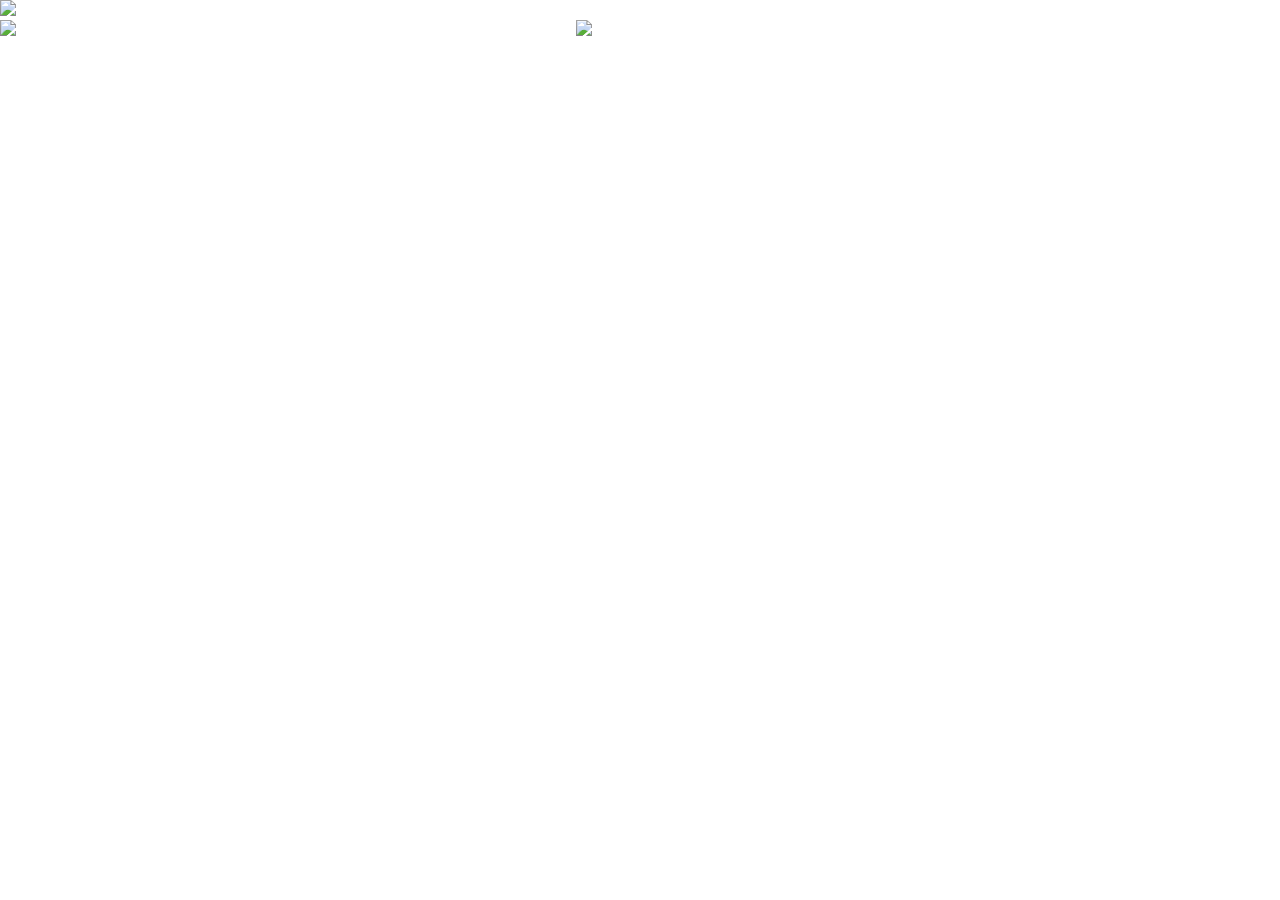
==== commit 21c77f25: "Update index.html" ====
--- a/index.html
+++ b/index.html
@@ -3,7 +3,7 @@
 
   <head>
     <meta charset="utf-8">
-    <title>理論値と実験値の距離_home</title>
+    <title>確率であそぼ、_Home</title>
     <style>
       * {
         padding: 0;
@@ -11,14 +11,13 @@
       }
     </style>
     <script src="https://pixijs.download/release/pixi.js"></script>
-    <link rel="stylesheet" href="instract.css">
+    <link rel="stylesheet" href="index.css">
   </head>
 
   <body>
-    <img src="title.png" width=100%>
-    <a href="instract_scr.html"><img src="choicebutton1.png" width=33%></a>
-    <img src="choicebutton2.png" width=33%>
-    <a href="experiment.html"><img src="choicebutton3.png" width=33%></a>
+    <p><img src="open_BackGround.png" class="open_Background"></a></p>
+    <p><a href="home.html"><img src="open_goUT.png" class="open_goUT"></a></p>
+    <p><a href="https://mizuki-yamada.github.io/seisakuten1/inputBirthday.html"><img src="open_goBirth.png" class="open_goBirth"></a></p>
   </body>
 
 </html>
--- a/index.css
+++ b/index.css
@@ -0,0 +1,12 @@
+.open_Background{
+    width: 100%;
+}
+
+.open_goUT{
+    float: left;
+    width: 45%;
+}
+
+.open_goBirth{
+    width: 45%;
+}
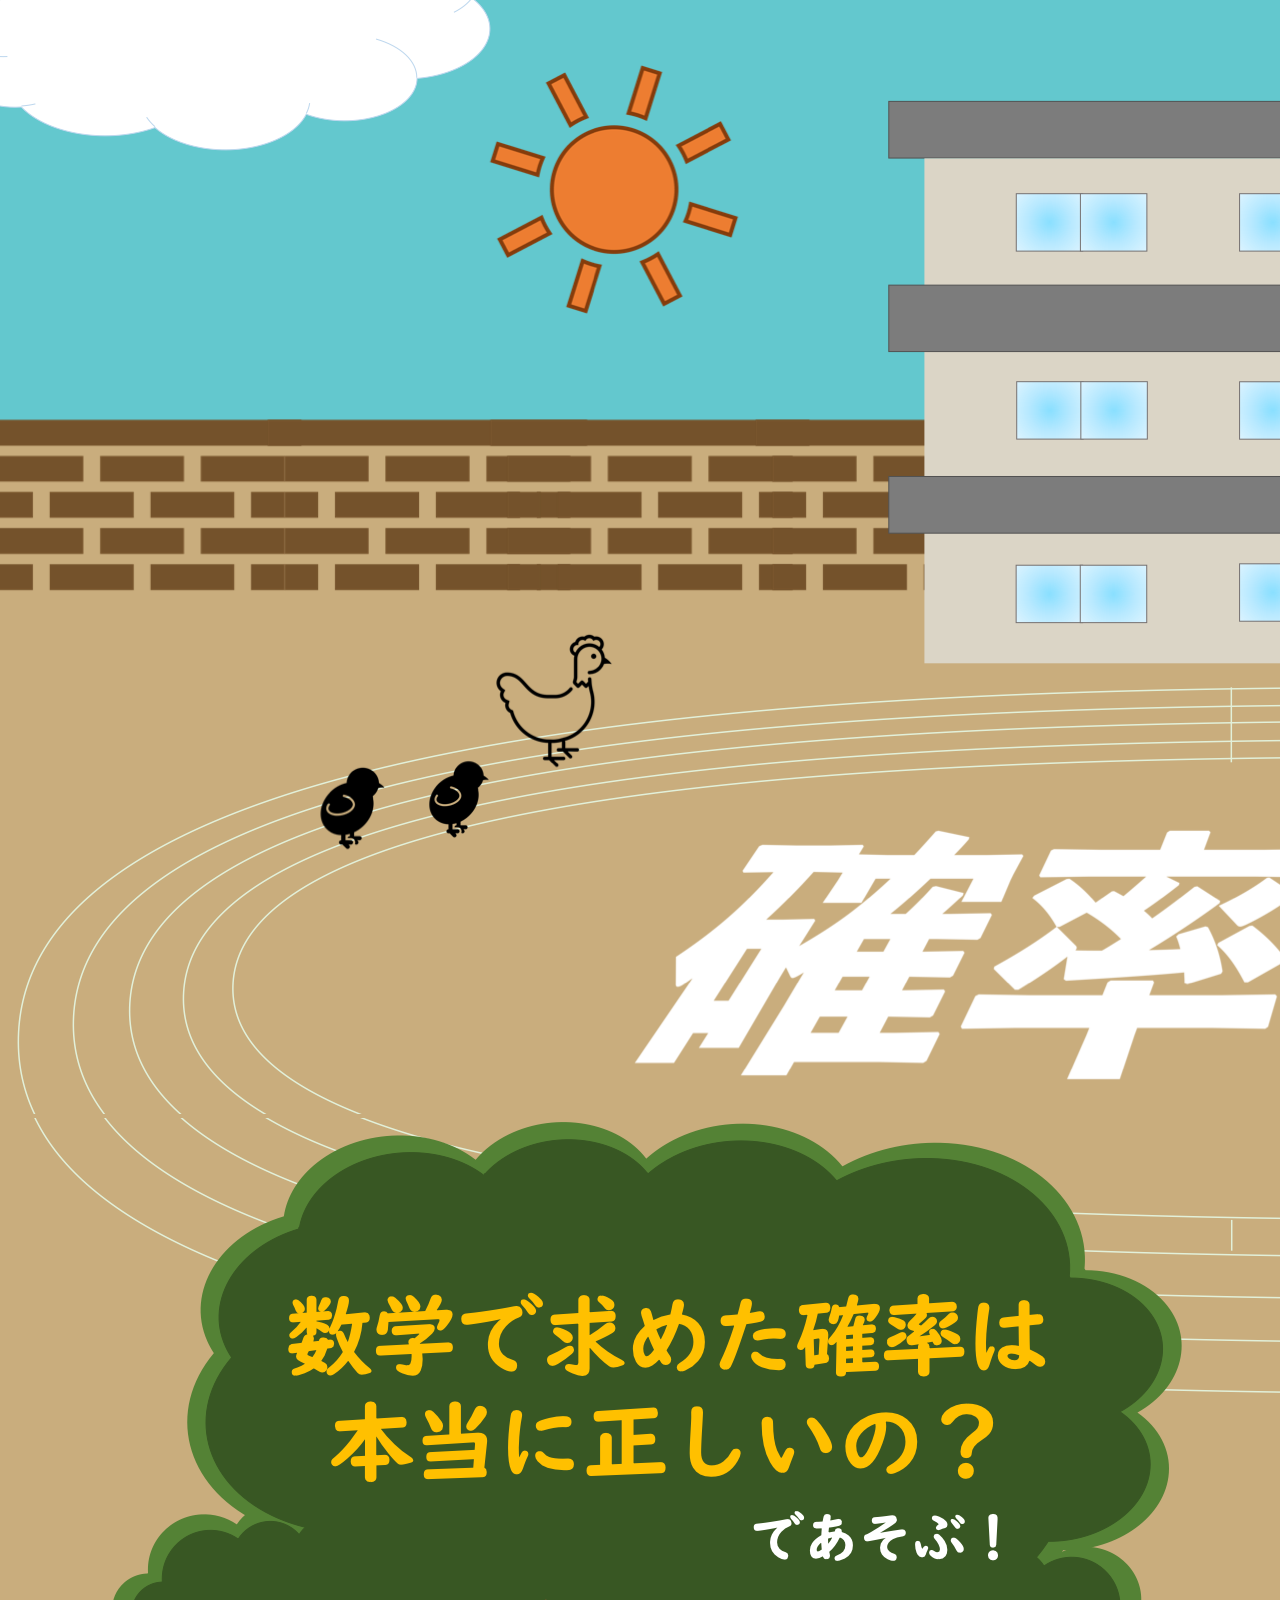
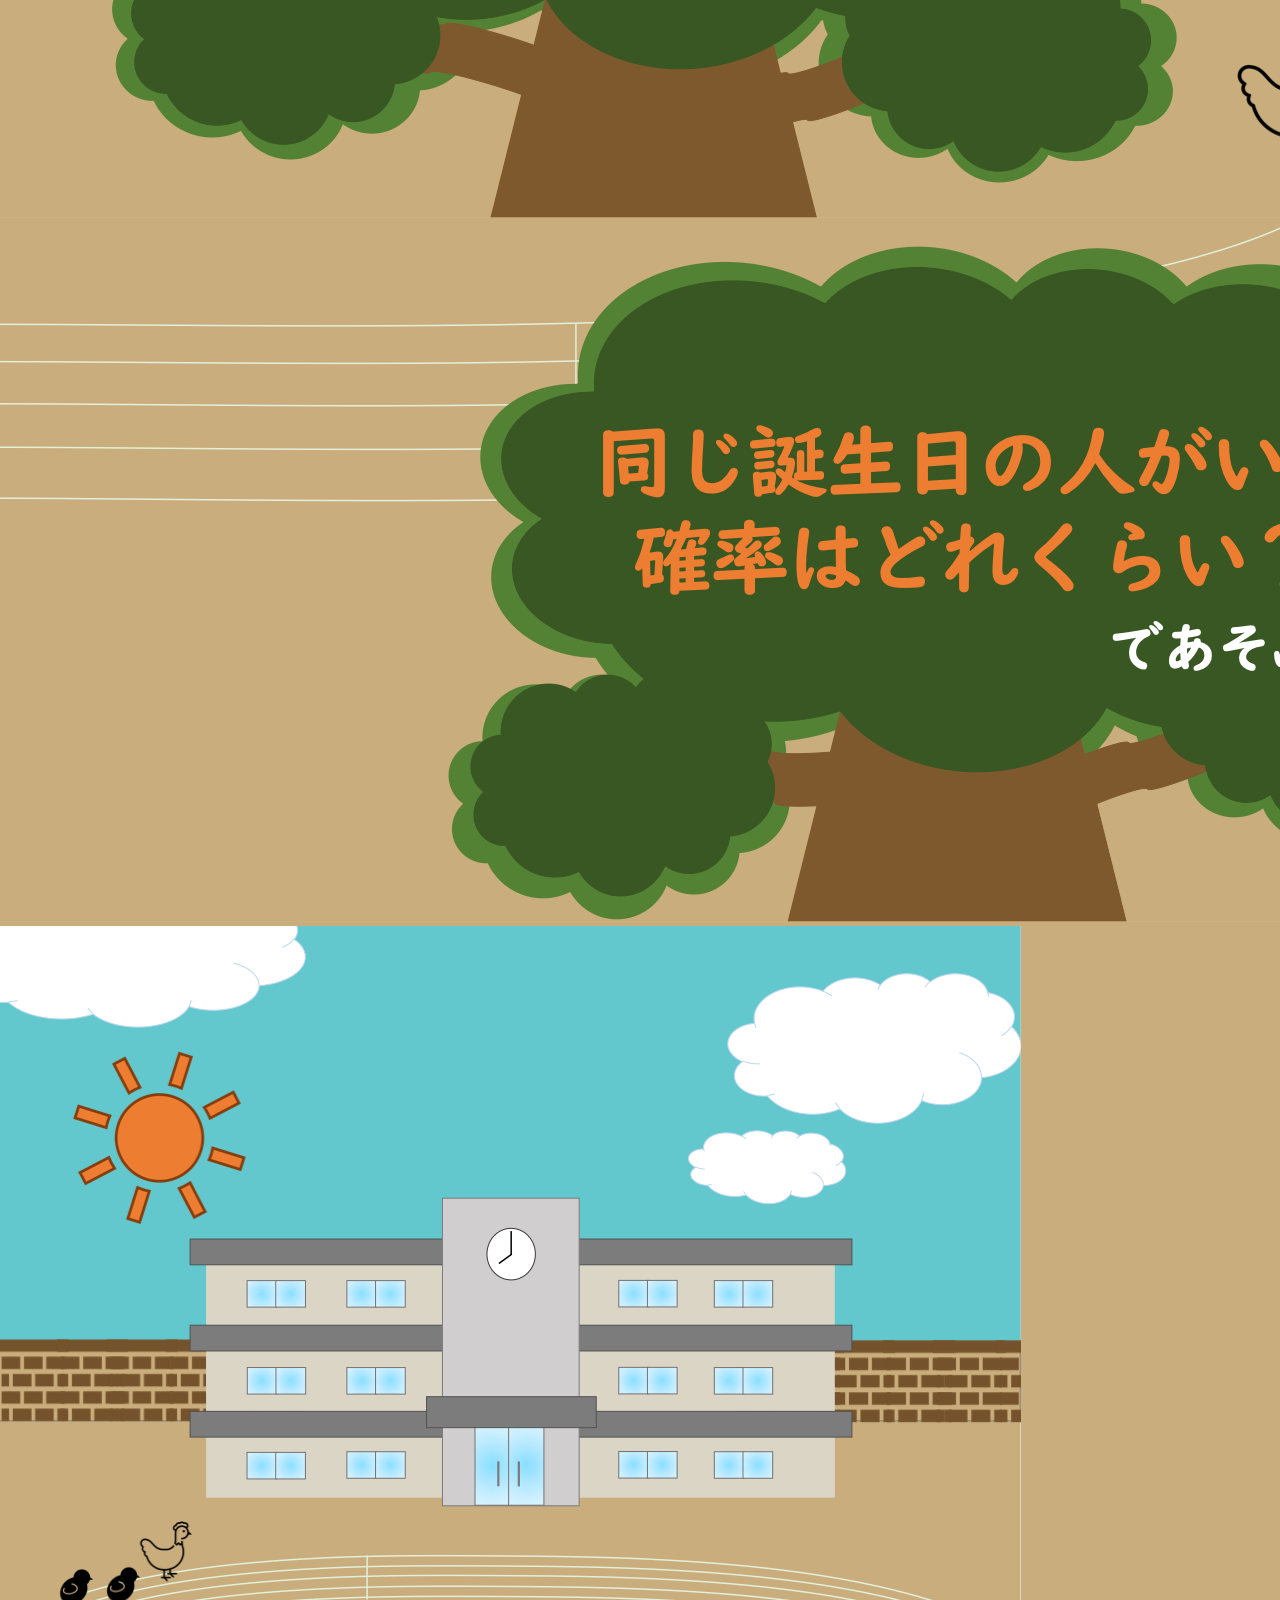
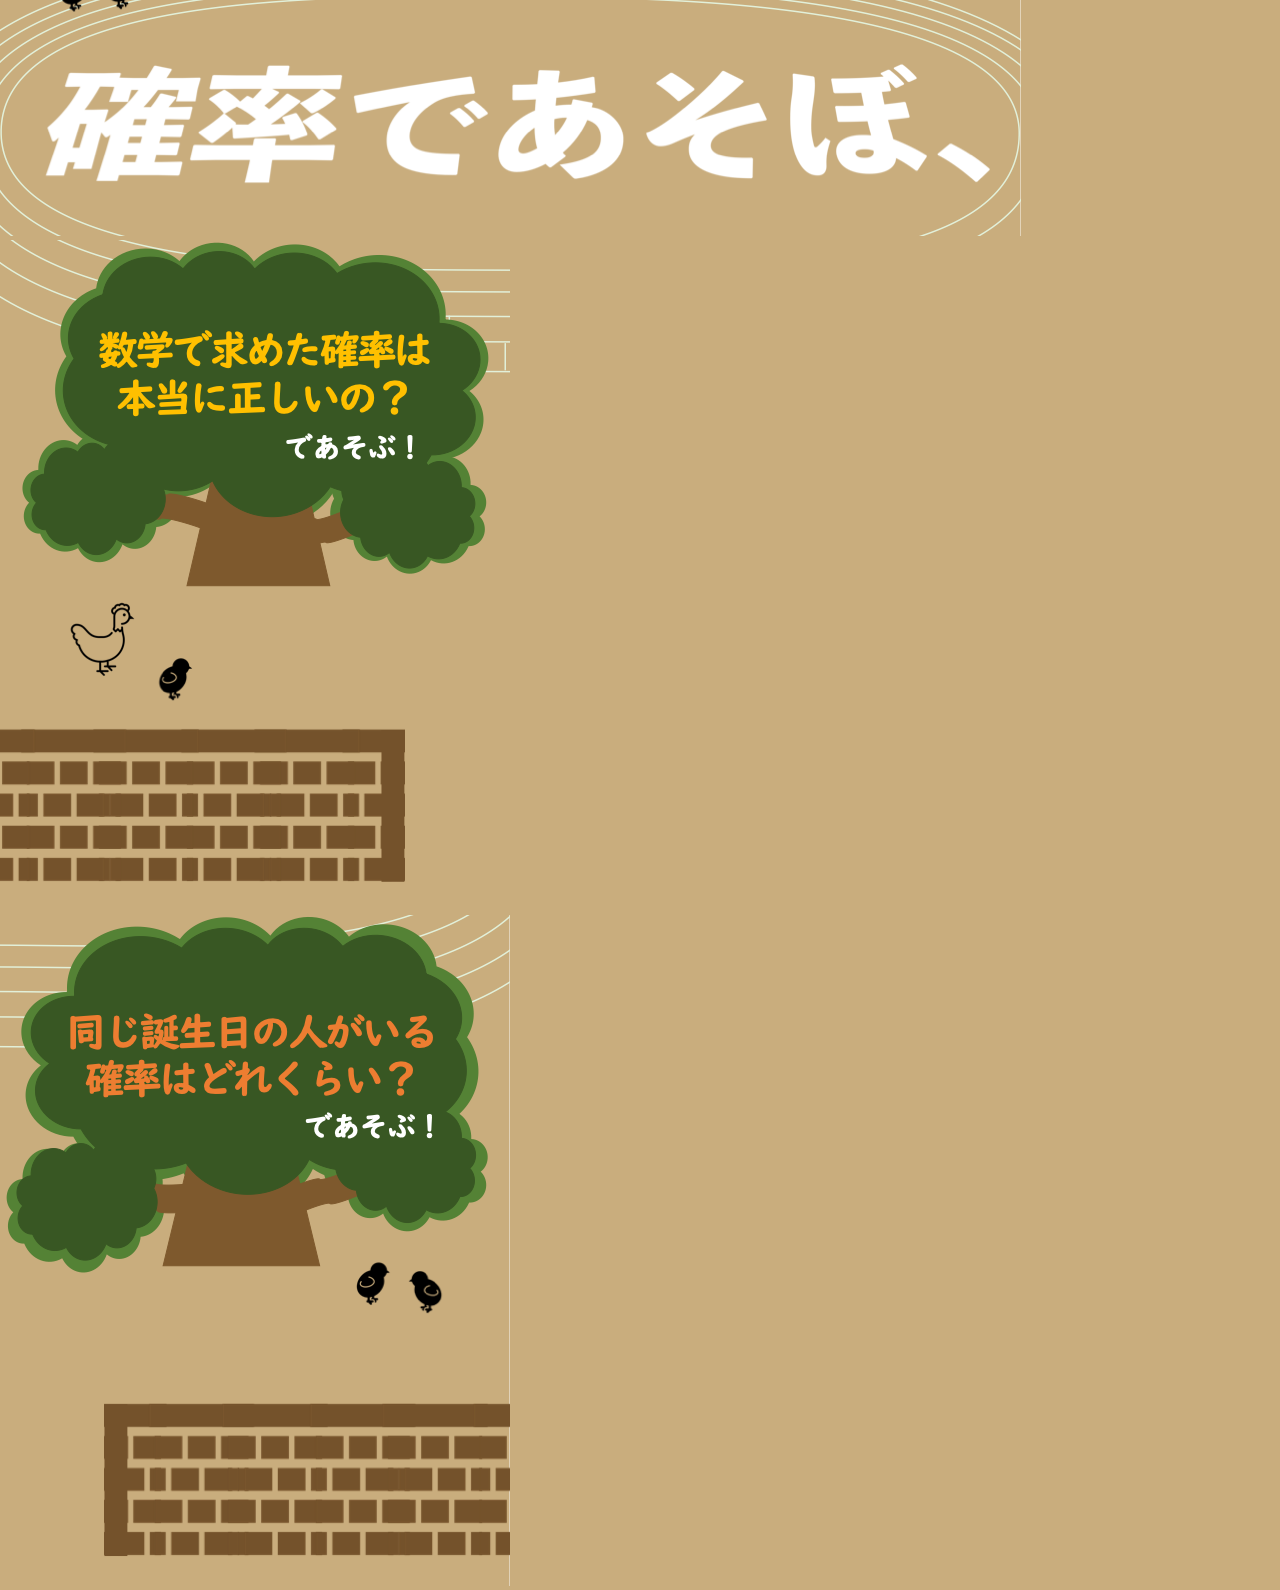
==== commit e0a3349f: "Update index.html" ====
--- a/index.html
+++ b/index.html
@@ -15,9 +15,24 @@
   </head>
 
   <body>
-    <p><img src="open_BackGround.png" class="open_Background"></a></p>
-    <p><a href="home.html"><img src="open_goUT.png" class="open_goUT"></a></p>
-    <p><a href="https://mizuki-yamada.github.io/seisakuten1/inputBirthday.html"><img src="open_goBirth.png" class="open_goBirth"></a></p>
+    <!元々のやつはこれ>
+    <!p><!img src="open_BackGround.png" class="open_Background"><!/a><!/p>
+    <!p><!a href="home.html"><!img src="open_goUT.png" class="open_goUT"><!/a><!/p>
+    <!p><!a href="https://mizuki-yamada.github.io/seisakuten1/inputBirthday.html"><!img src="open_goBirth.png" class="open_goBirth"><!/a><!/p>
+    
+    <!横長>
+    <div class="forLandscape">
+      <p><img src="OPEN_16_9_upper.png" class="OPEN_16_9_upper"></p>
+      <p><a href="home.html"><img src="OPEN_16_9_lower_left.png" class="OPEN_16_9_lower_left"></a></p>
+      <p><a href="https://mizuki-yamada.github.io/seisakuten1/inputBirthday.html"><img src="OPEN_16_9_lower_right.png" class="OPEN_16_9_lower_right"></a></p>
+    </div>
+
+    <!縦長>
+    <div class="forPortrait">
+      <p><img src="OPEN_9_16_upper.png" class="OPEN_9_16_upper"></p>
+      <p><a href="home.html"><img src="OPEN_9_16_lower_left.png" class="OPEN_9_16_lower_left"></a></p>
+      <p><a href="https://mizuki-yamada.github.io/seisakuten1/inputBirthday.html"><img src="OPEN_9_16_lower_right.png" class="OPEN_9_16_lower_right"></a></p>
+    </div>
   </body>
 
 </html>
--- a/index.css
+++ b/index.css
@@ -1,12 +1,16 @@
+body{
+    background-color: #C9AD7D;
+}
+
 .open_Background{
     width: 100%;
 }
 
 .open_goUT{
     float: left;
-    width: 45%;
+    width: 50%;
 }
 
 .open_goBirth{
-    width: 45%;
+    width: 50%;
 }
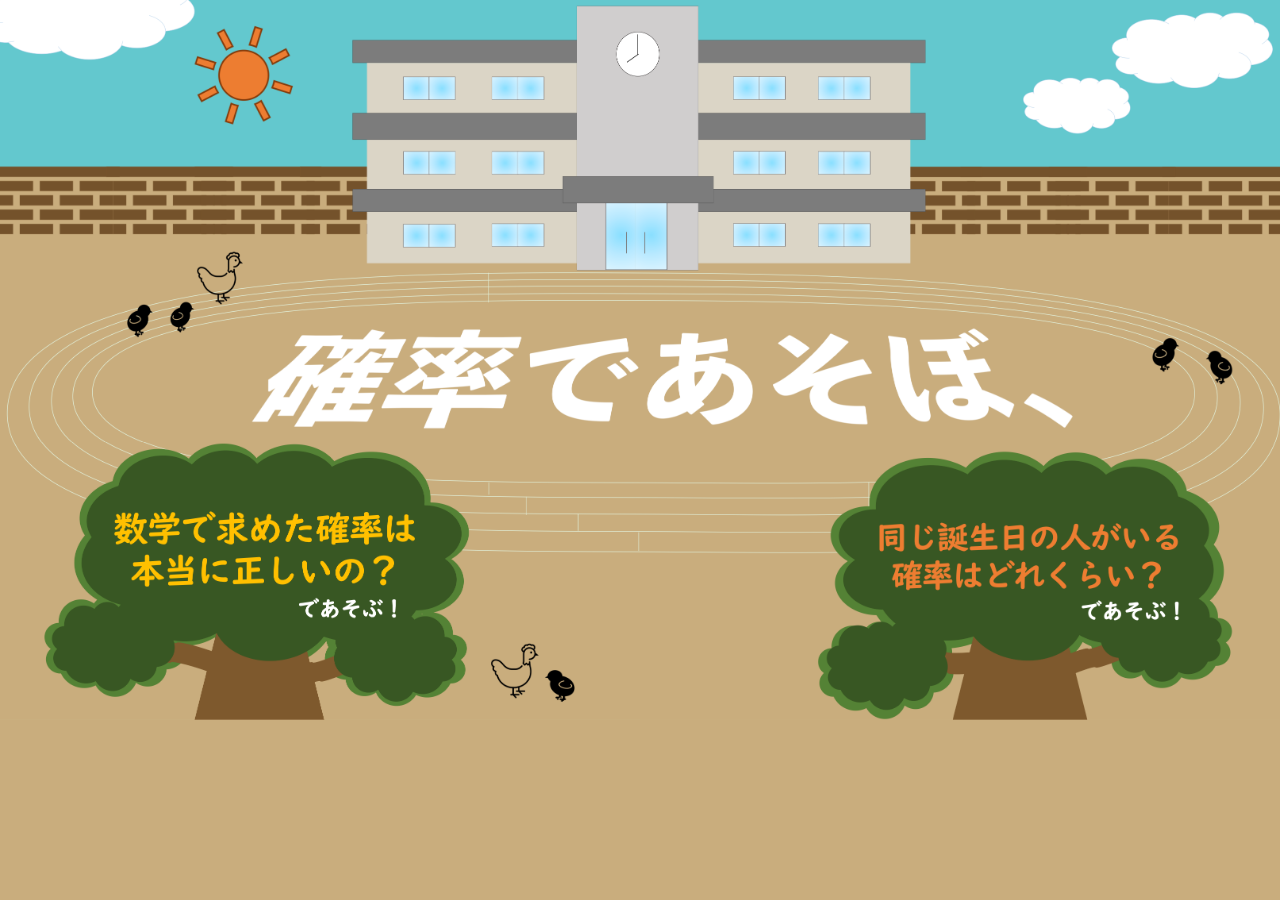
==== commit 0bfe574c: "Update index.html" ====
--- a/index.html
+++ b/index.html
@@ -3,7 +3,7 @@
 
   <head>
     <meta charset="utf-8">
-    <title>確率であそぼ、_Home</title>
+    <title>確率であそぼ、_Top</title>
     <style>
       * {
         padding: 0;
--- a/index.css
+++ b/index.css
@@ -2,15 +2,38 @@
     background-color: #C9AD7D;
 }
 
-.open_Background{
+@media all and (orientation: landscape){
+    div.forPortrait{display: none;}
+}
+
+@media all and (orientation: portrait){
+    div.forLandscape{display: none;}
+}
+
+.OPEN_16_9_upper{
+    float: left;
     width: 100%;
 }
 
-.open_goUT{
+.OPEN_16_9_lower_left{
     float: left;
     width: 50%;
 }
 
-.open_goBirth{
+.OPEN_16_9_lower_right{
     width: 50%;
 }
+
+.OPEN_9_16_upper{
+    float: left;
+    width: 100%;
+}
+
+.OPEN_9_16_lower_left{
+    float: left;
+    width: 50%;
+}
+
+.OPEN_9_16_lower_right{
+    width: 50%;
+}
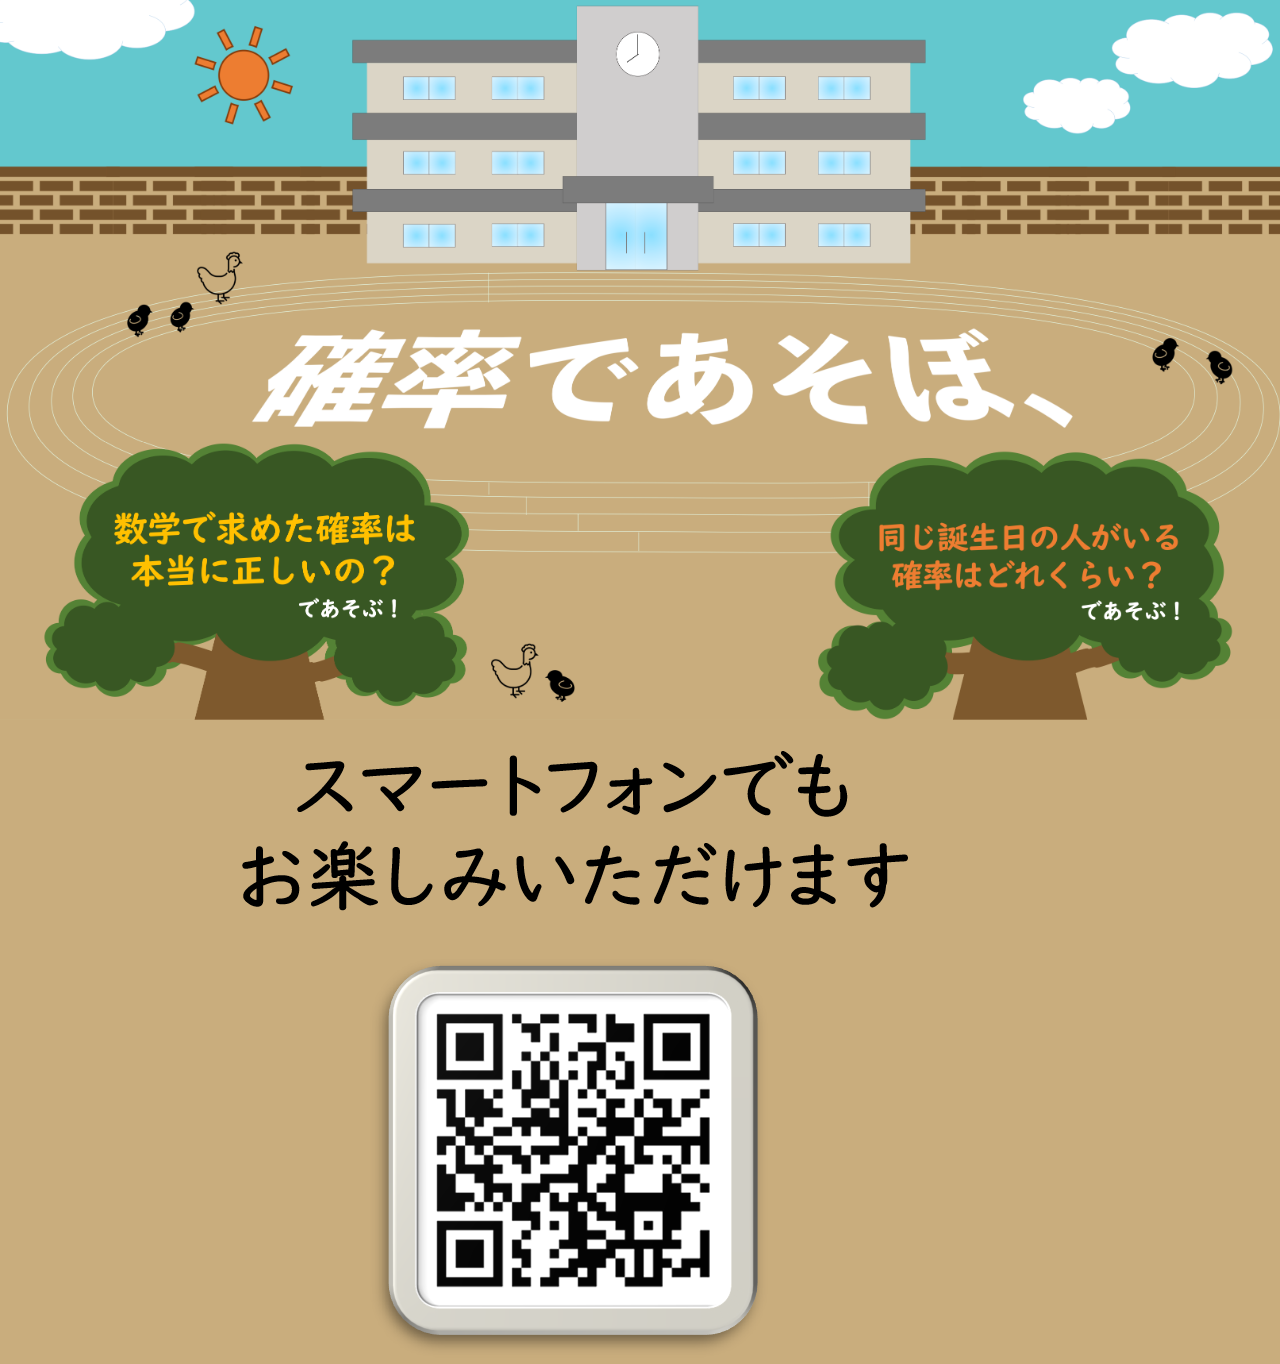
==== commit c68f4bf0: "Update index.html" ====
--- a/index.html
+++ b/index.html
@@ -25,6 +25,7 @@
       <p><img src="OPEN_16_9_upper.png" class="OPEN_16_9_upper"></p>
       <p><a href="home.html"><img src="OPEN_16_9_lower_left.png" class="OPEN_16_9_lower_left"></a></p>
       <p><a href="https://mizuki-yamada.github.io/seisakuten1/inputBirthday.html"><img src="OPEN_16_9_lower_right.png" class="OPEN_16_9_lower_right"></a></p>
+      <p><img src="open_qrSmart2.png" class="OPEN_QR"></p>
     </div>
 
     <!縦長>
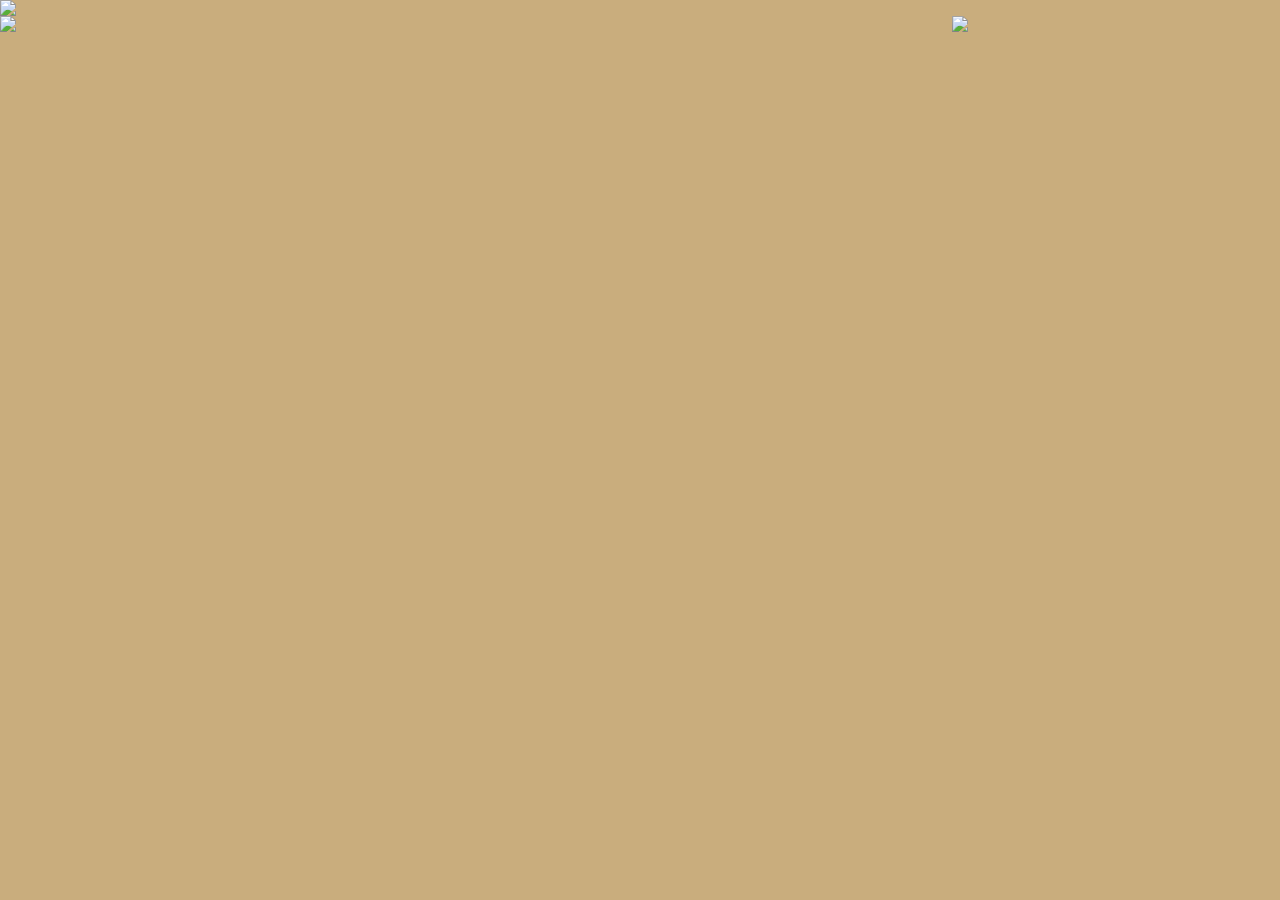
==== commit bc9e31de: "Update index.html" ====
--- a/index.html
+++ b/index.html
@@ -22,10 +22,10 @@
     
     <!横長>
     <div class="forLandscape">
-      <p><img src="OPEN_16_9_upper.png" class="OPEN_16_9_upper"></p>
-      <p><a href="home.html"><img src="OPEN_16_9_lower_left.png" class="OPEN_16_9_lower_left"></a></p>
-      <p><a href="https://mizuki-yamada.github.io/seisakuten1/inputBirthday.html"><img src="OPEN_16_9_lower_right.png" class="OPEN_16_9_lower_right"></a></p>
-      <p><img src="open_qrSmart2.png" class="OPEN_QR"></p>
+      <p><img src="OPEN_16_9_upper_new.png" class="OPEN_16_9_upper"></p>
+      <p><a href="home.html"><img src="OPEN_16_9_lower_left_new.png" class="OPEN_16_9_lower_left"></a></p>
+      <p><a href="https://mizuki-yamada.github.io/seisakuten1/inputBirthday.html"><img src="OPEN_16_9_lower_right_new.png" class="OPEN_16_9_lower_right"></a></p>
+      <!p><!img src="open_qrSmart2.png" class="OPEN_QR"><!/p>
     </div>
 
     <!縦長>
--- a/index.css
+++ b/index.css
@@ -1,5 +1,6 @@
 body{
     background-color: #C9AD7D;
+    text-align: center;
 }
 
 @media all and (orientation: landscape){
@@ -37,3 +38,23 @@
 .OPEN_9_16_lower_right{
     width: 50%;
 }
+
+.OPEN_QR{
+    margin-top: -30%;
+    width: 30%;
+}
+
+/* 初期の表示
+.open_Background{
+    width: 100%;
+}
+
+.open_goUT{
+    float: left;
+    width: 50%;
+}
+
+.open_goBirth{
+    width: 50%;
+}
+*/
